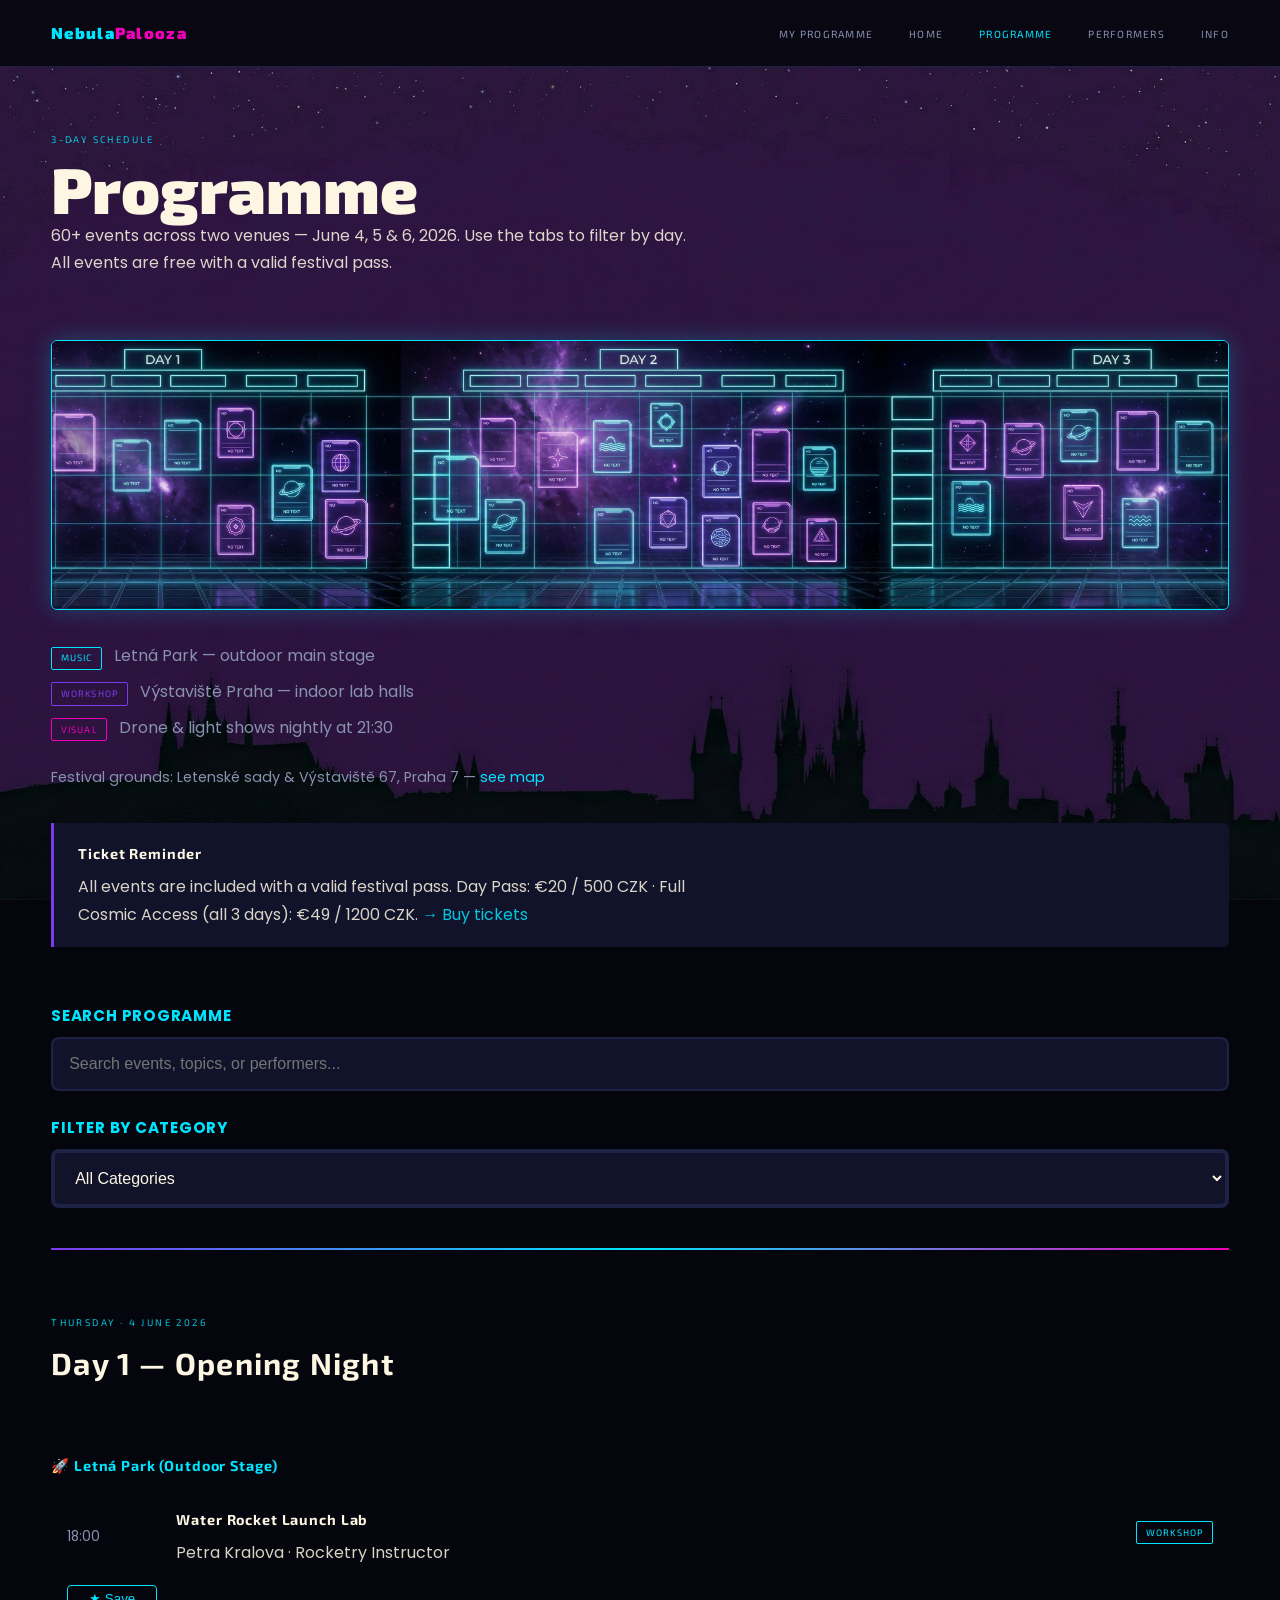
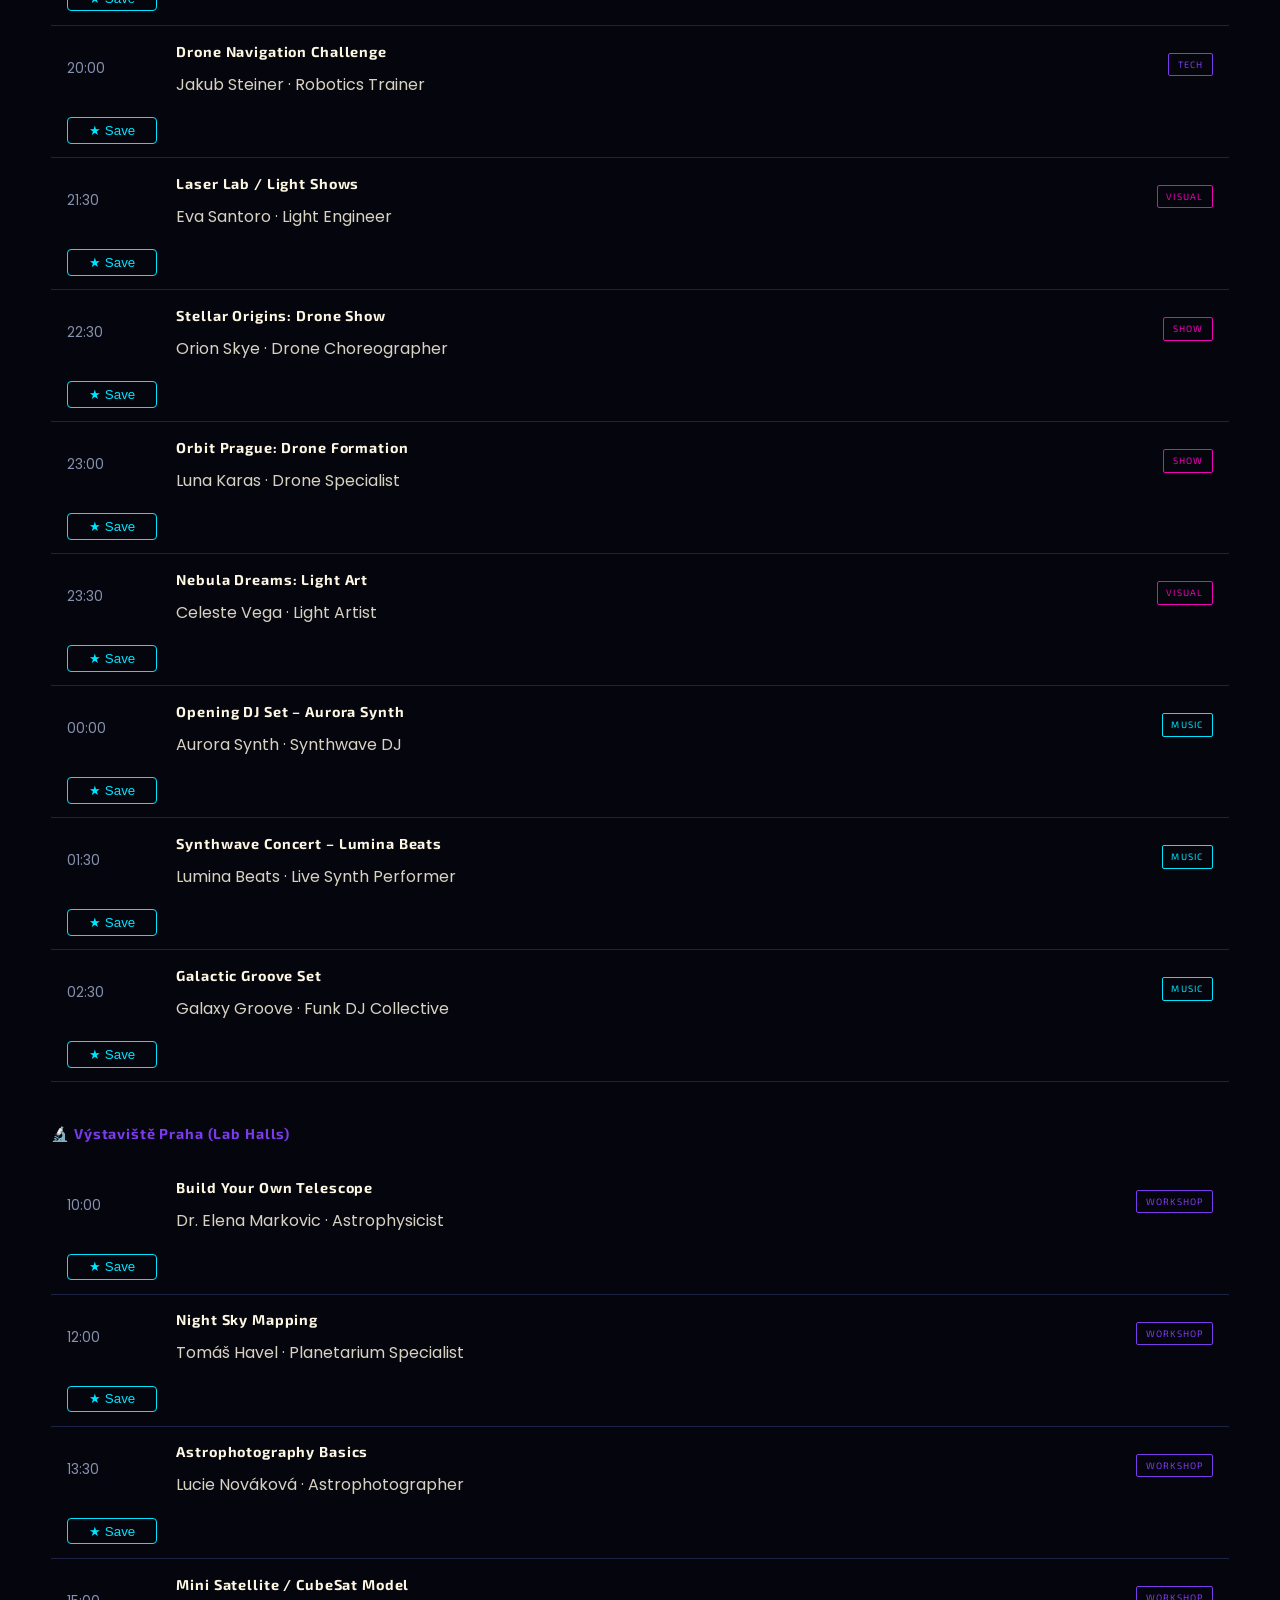
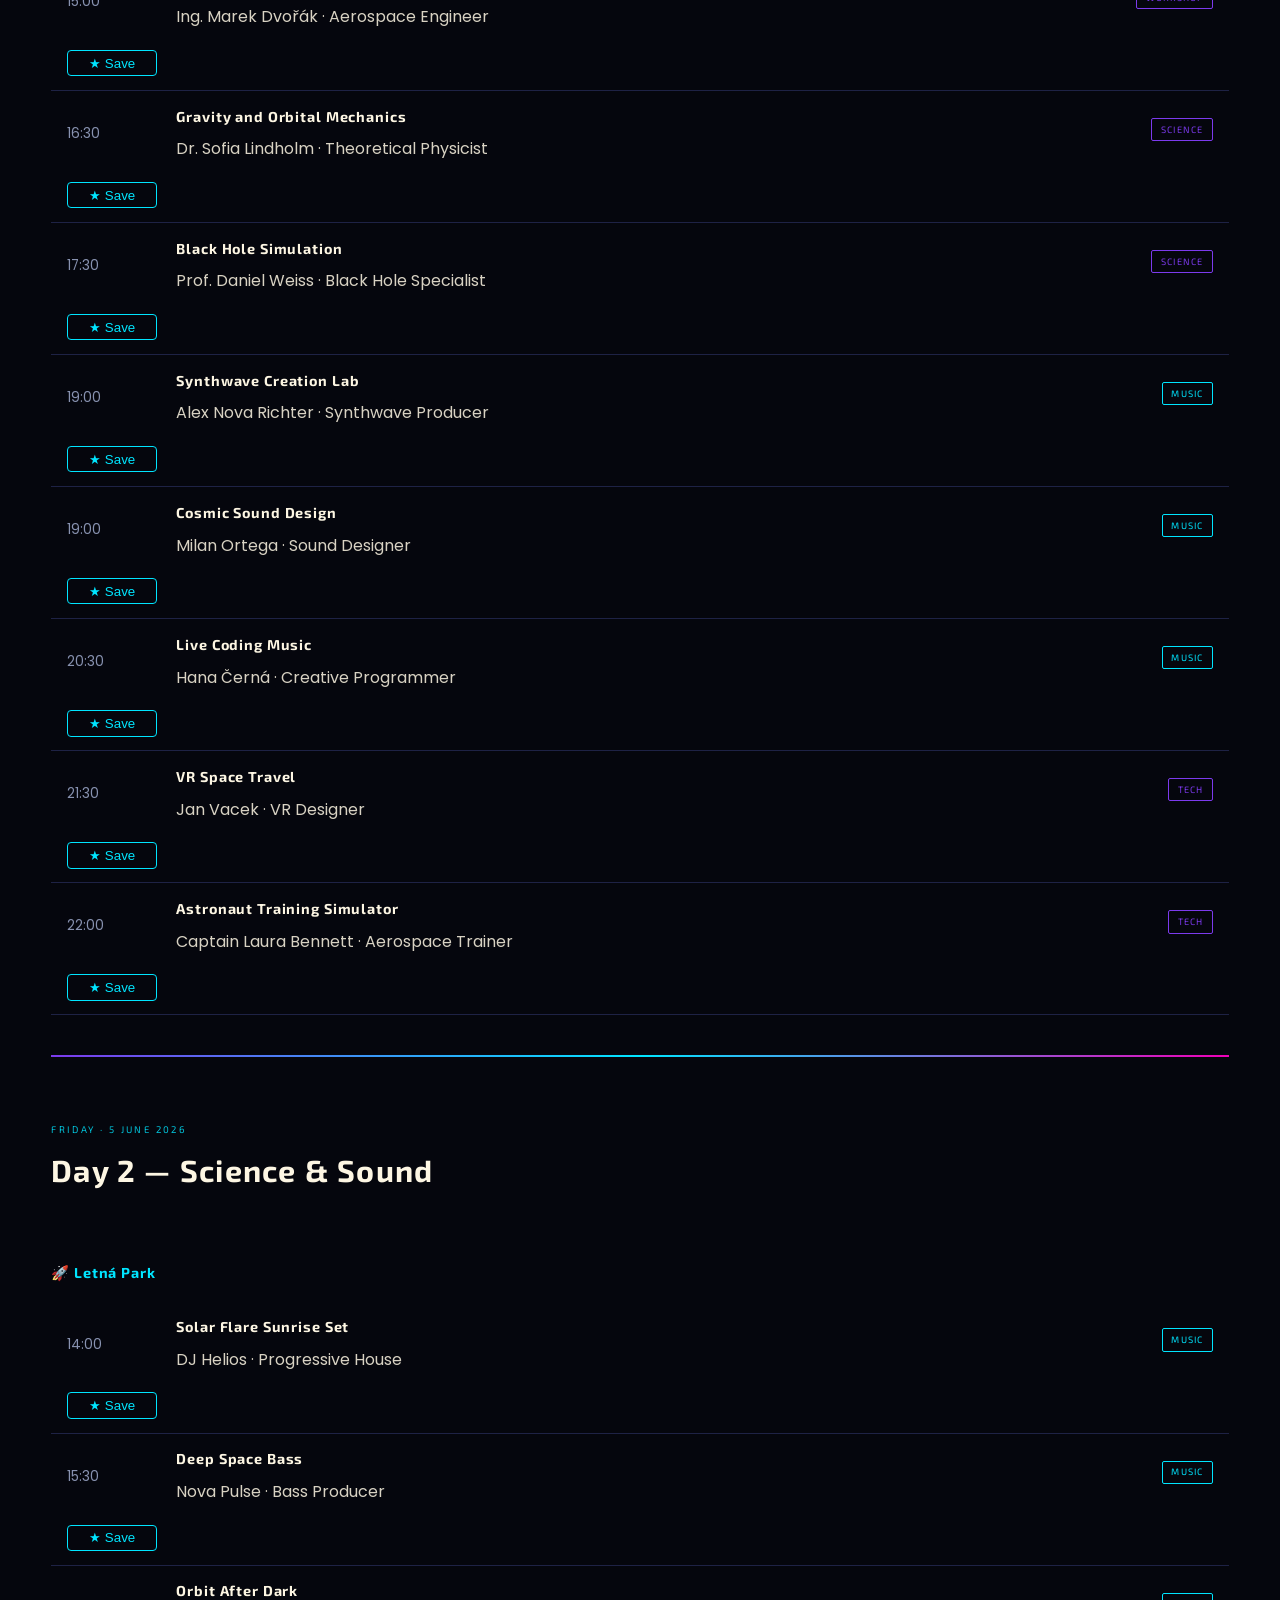
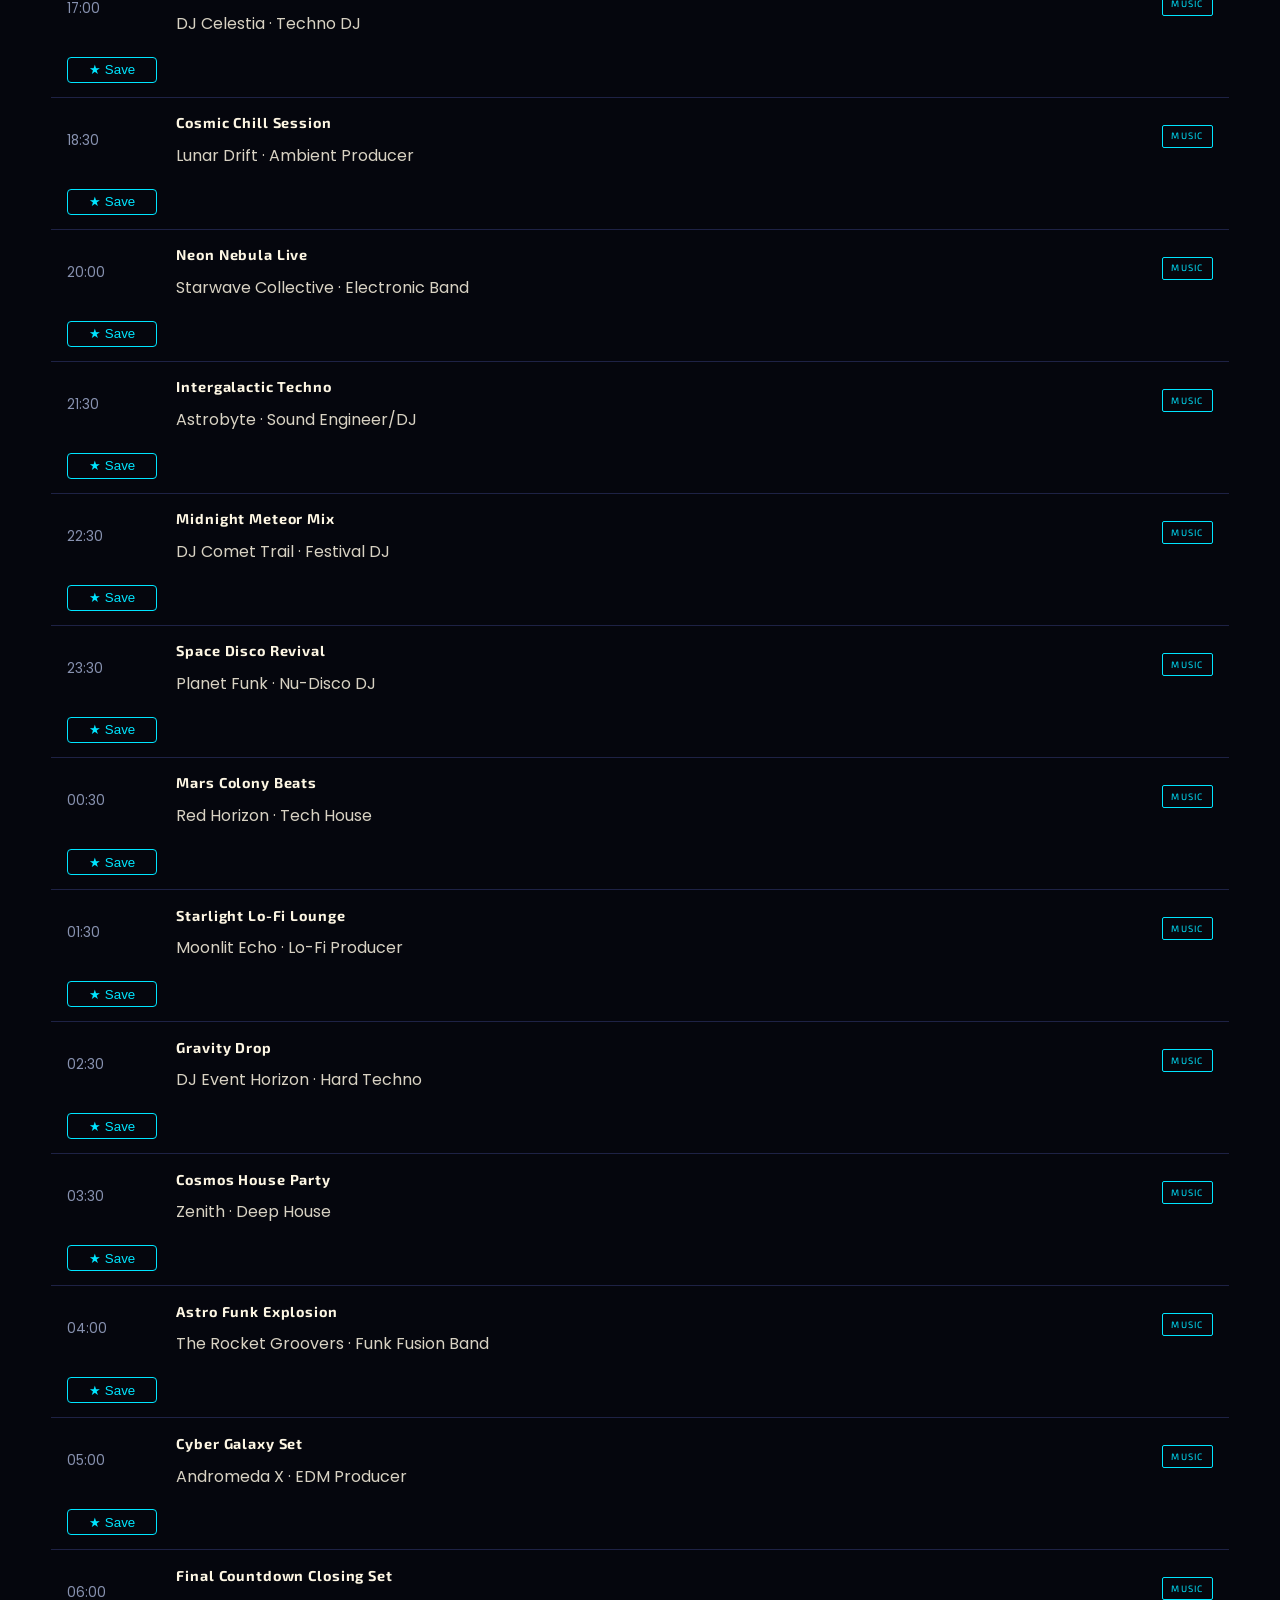
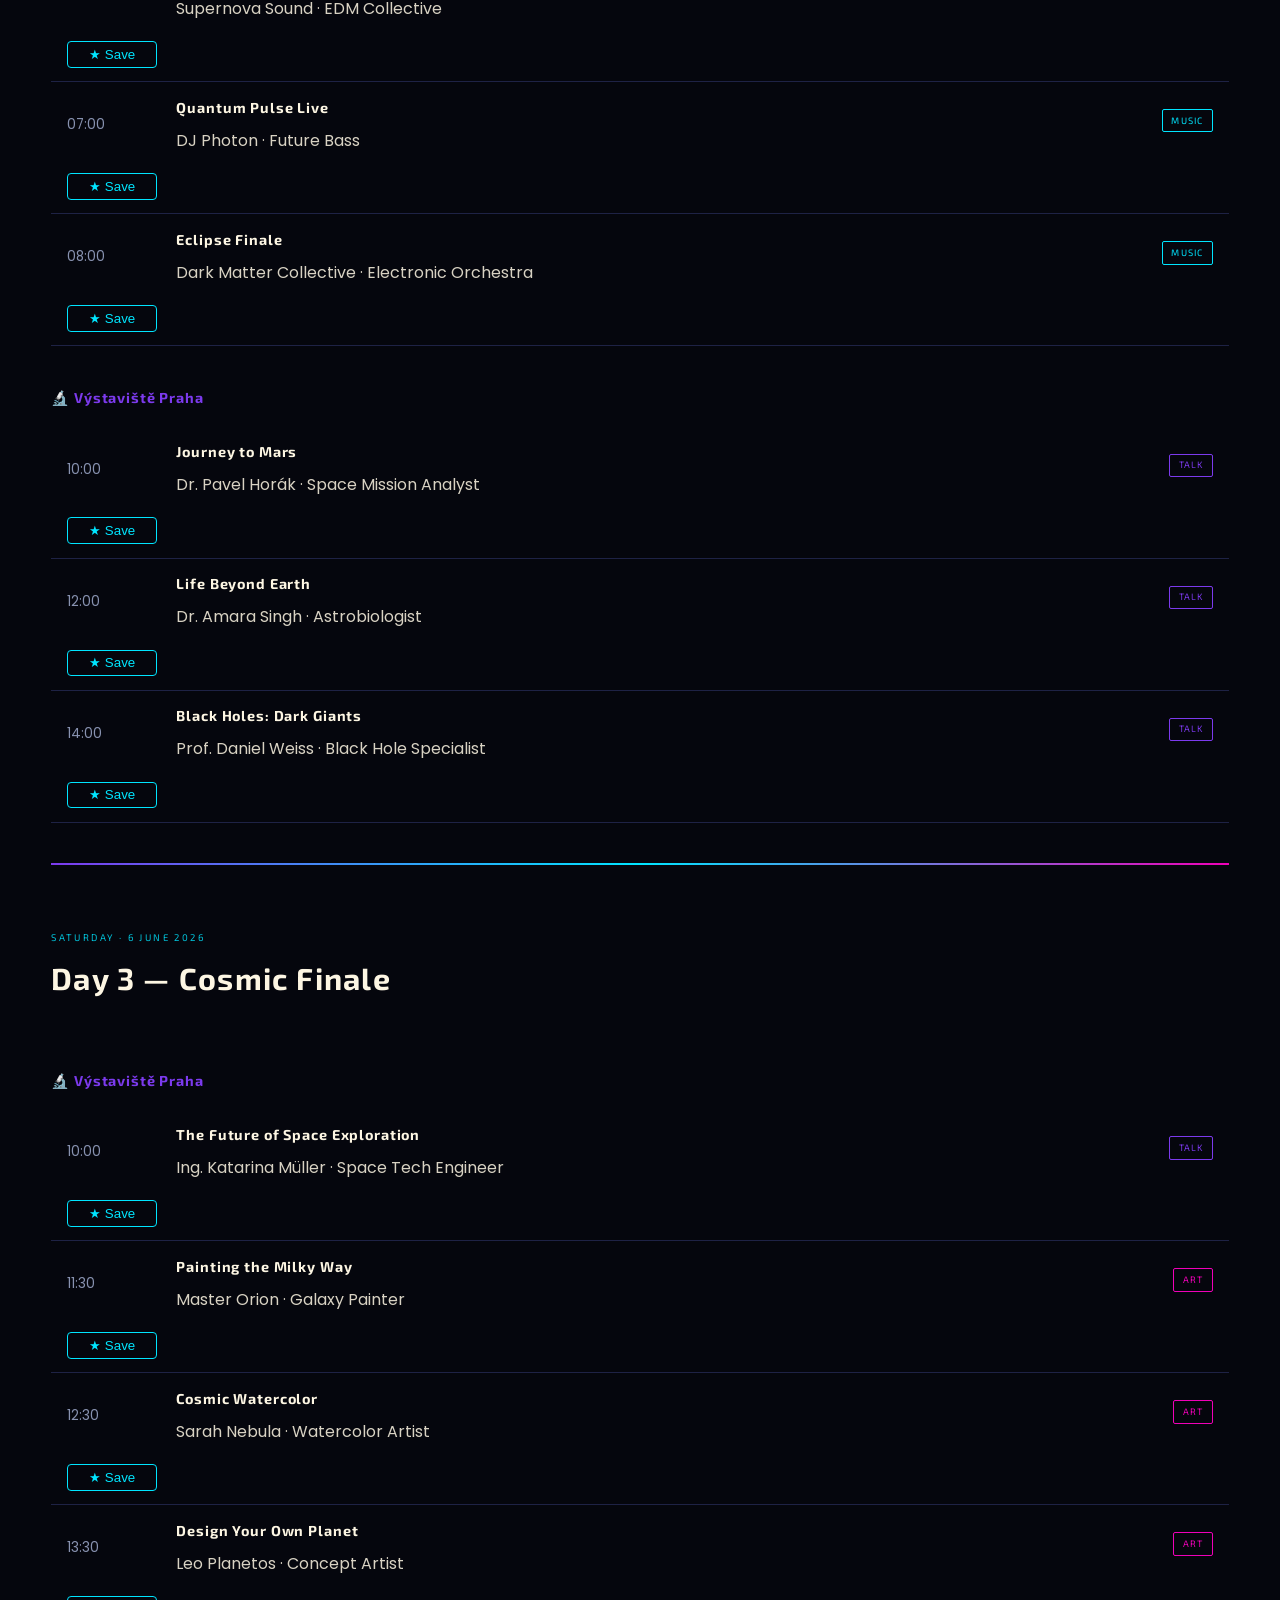
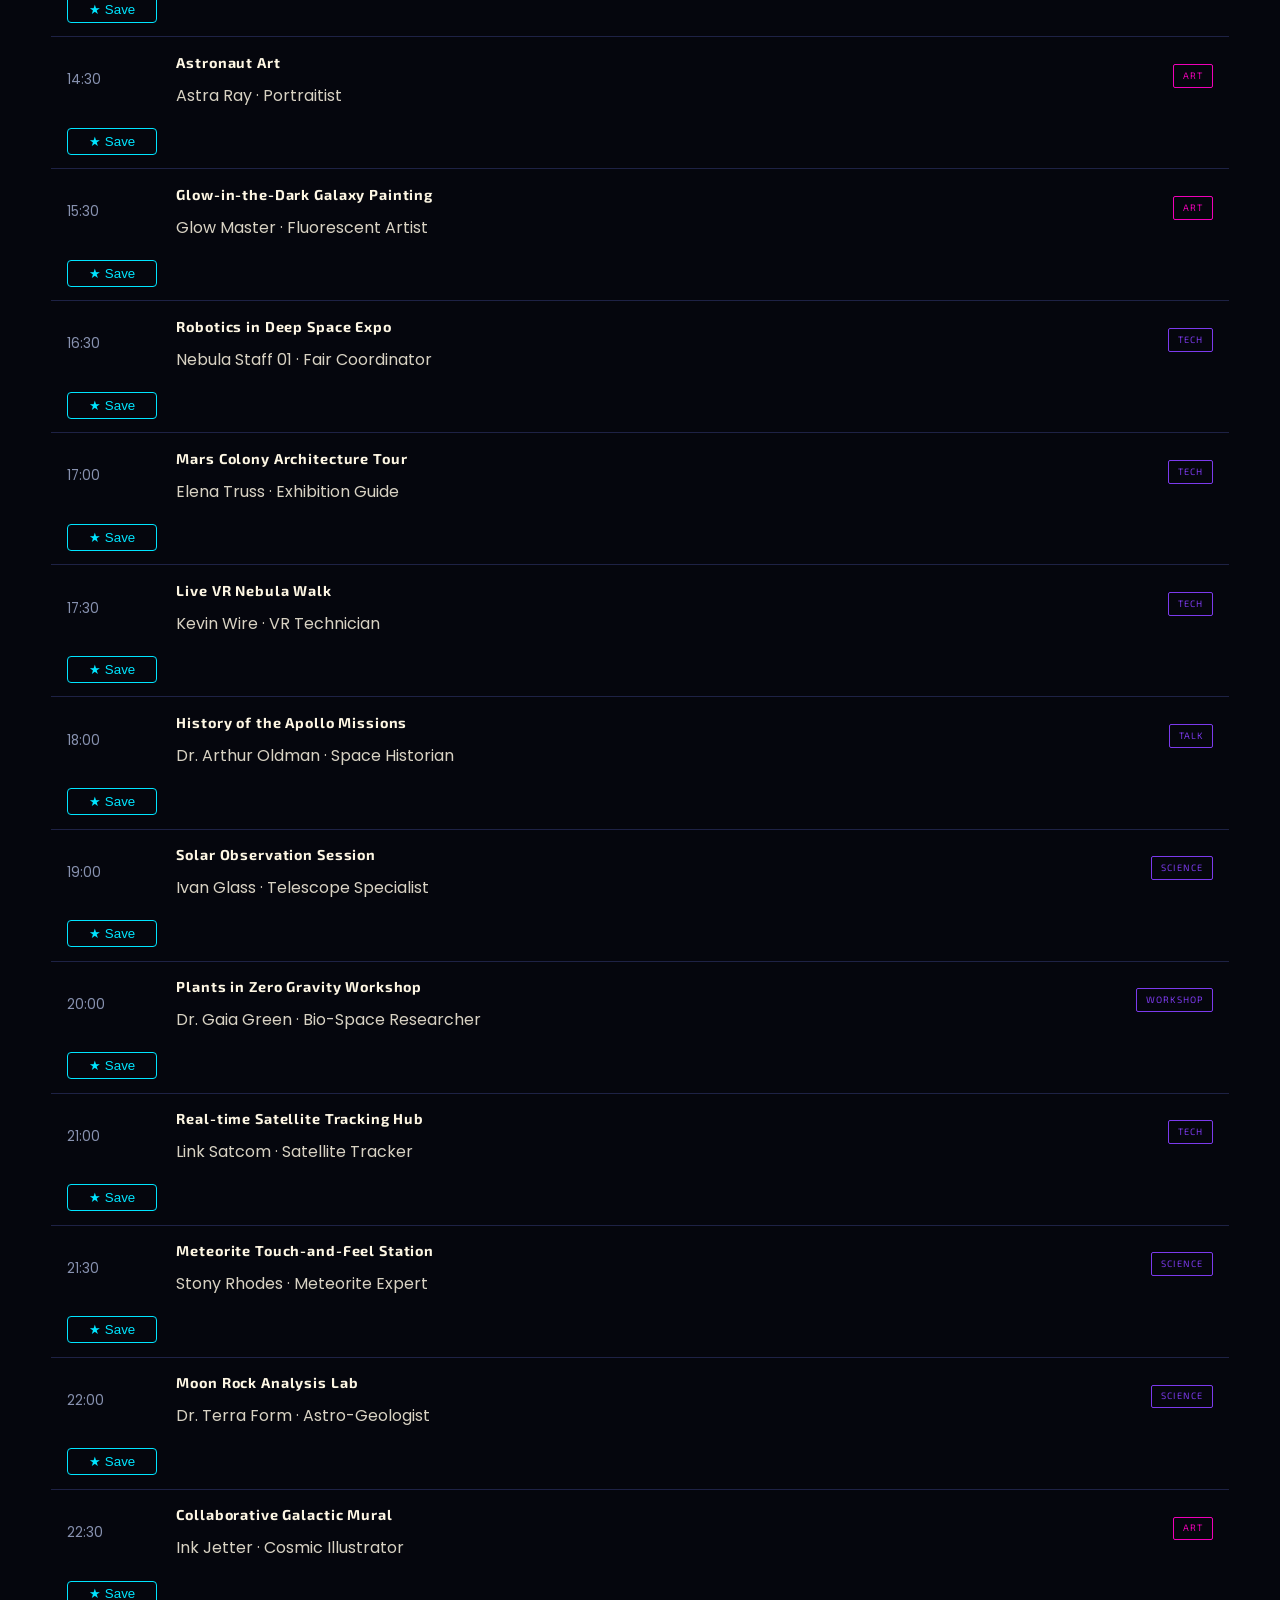
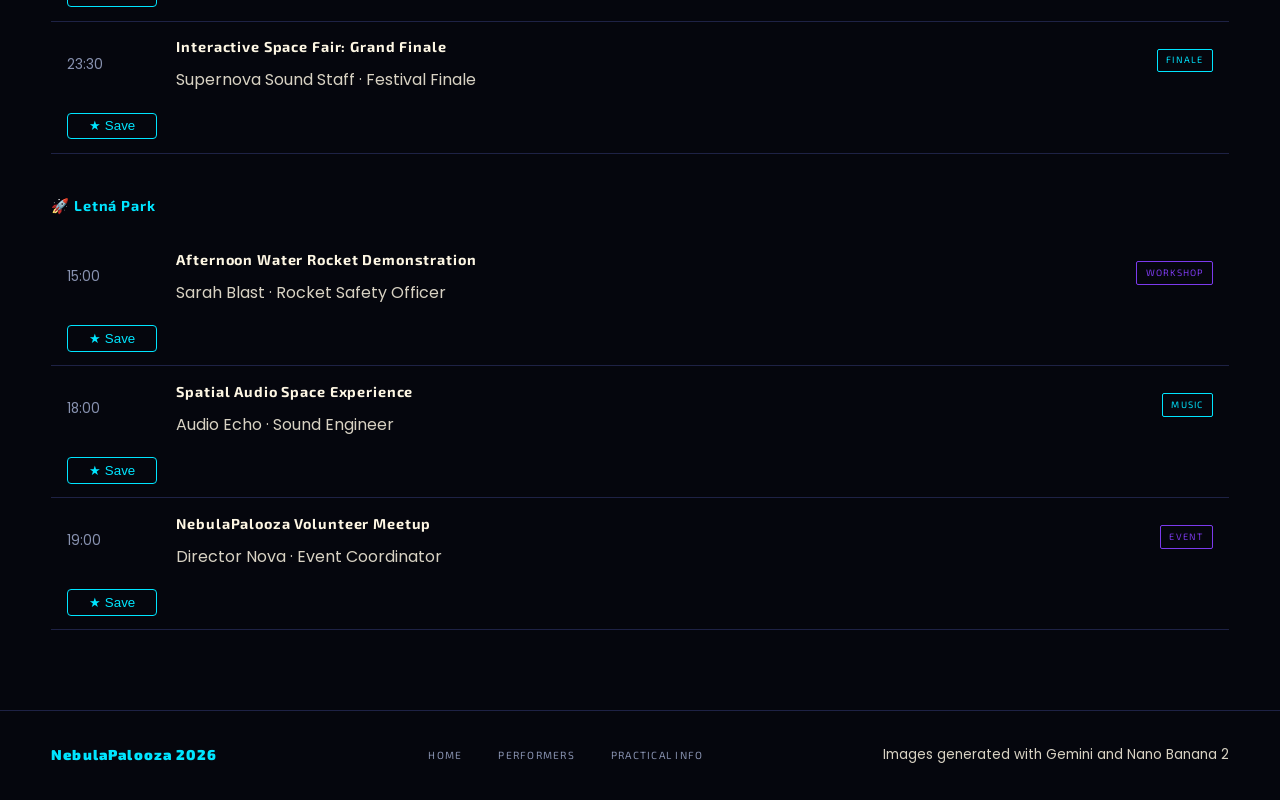
==== web/programme.html @ 49fc740e "first commit" ====
<!doctype html>
<html lang="en">
  <head>
    <meta charset="UTF-8" />
    <meta name="viewport" content="width=device-width, initial-scale=1.0" />
    <title>Programme – NebulaPalooza 2026</title>
    <meta
      name="description"
      content="Full 3-day programme for NebulaPalooza 2026. Browse workshops, concerts, science talks, drone shows, and painting masterclasses at Letná Park and Výstaviště Praha."
    />

    <!-- Open Graph -->
    <meta property="og:title" content="Programme – NebulaPalooza 2026" />
    <meta
      property="og:description"
      content="60+ events over 3 days — filter by venue or day."
    />
    <meta
      property="og:image"
      content="https://picsum.photos/seed/prog2026/1200/630"
    />

    <!-- JSON-LD: Events sample -->
    <script type="application/ld+json">
      [
        {
          "@context": "https://schema.org",
          "@type": "Event",
          "name": "Opening DJ Set – Aurora Synth",
          "startDate": "2026-06-04",
          "location": {
            "@type": "Place",
            "name": "Letná Park",
            "address": "Prague, CZ"
          },
          "performer": { "@type": "Person", "name": "Aurora Synth" }
        },
        {
          "@context": "https://schema.org",
          "@type": "Event",
          "name": "Journey to Mars",
          "startDate": "2026-06-05",
          "location": {
            "@type": "Place",
            "name": "Výstaviště Praha",
            "address": "Prague, CZ"
          },
          "performer": { "@type": "Person", "name": "Dr. Pavel Horák" }
        }
      ]
    </script>

    <link rel="stylesheet" href="style.css" />
  </head>
  <body>
    <header>
      <div class="logo">Nebula<span>Palooza</span></div>
      <nav>
        <a href="custom_list.html">My Programme</a>
        <a href="index.html">Home</a>
        <a href="programme.html" class="active">Programme</a>
        <a href="performers.html">Performers</a>
        <a href="practical.html">Info</a>
      </nav>
    </header>

    <main>
      <section>
        <p class="label">3-Day Schedule</p>
        <h1>Programme</h1>
        <p>
          60+ events across two venues — June 4, 5 &amp; 6, 2026. Use the tabs
          to filter by day. All events are free with a valid festival pass.
        </p>
      </section>

      <section>
        <img
          src="images/events.png"
          id="events"
          alt="NebulaPalooza programme stage at Letná Park"
        />
        <ul style="margin-bottom: 1rem; color: var(--muted)">
          <li>
            <span class="tag tag-cyan" style="margin-right: 0.5rem">Music</span>
            Letná Park — outdoor main stage
          </li>
          <li>
            <span class="tag" style="margin-right: 0.5rem">Workshop</span>
            Výstaviště Praha — indoor lab halls
          </li>
          <li>
            <span class="tag tag-pink" style="margin-right: 0.5rem"
              >Visual</span
            >
            Drone &amp; light shows nightly at 21:30
          </li>
        </ul>
        <address>
          Festival grounds: Letenské sady &amp; Výstaviště 67, Praha 7 —
          <a href="practical.html#venues">see map</a>
        </address>

        <aside>
          <h3>Ticket Reminder</h3>
          <p>All events are included with a valid festival pass. Day Pass: €20 / 500 CZK · Full Cosmic Access (all 3 days): €49 / 1200 CZK. <a href="practical.html#tickets">→ Buy tickets</a></p>
        </aside>
      </section>

      <!-- Add filter controls above your schedule -->
       <!-- Interactive Filter & Search Bar -->
<div class="filter-bar" style="margin: 3.5rem 0 2.5rem 0; display: flex; flex-direction: column; gap: 1.5rem;">
  
  <!-- Search Input Container -->
  <div style="display: flex; flex-direction: column; gap: 0.5rem;">
    <label for="search-events" style="font-size: 0.95rem; color: var(--cyan); font-weight: bold; letter-spacing: 0.05em;">SEARCH PROGRAMME</label>
    <input 
      type="text" 
      id="search-events" 
      placeholder="Search events, topics, or performers..." 
      style="padding: 1rem; font-size: 1rem; background: var(--panel); border: 2px solid var(--border); color: var(--white); border-radius: 8px; width: 100%; box-sizing: border-box;"
    />
  </div>

  <!-- Category Dropdown Container -->
  <div style="display: flex; flex-direction: column; gap: 0.5rem;">
    <label for="filter-tag" style="font-size: 0.95rem; color: var(--cyan); font-weight: bold; letter-spacing: 0.05em;">FILTER BY CATEGORY</label>
    <select 
      id="filter-tag" 
      style="padding: 1rem 1rem; font-size: 1rem; background: var(--panel); border: 4px solid var(--border); color: var(--white); border-radius: 8px; width: 100%; cursor: pointer; box-sizing: border-box;"
    >
      <option value="">All Categories</option>
      <option value="Music">Music</option>
      <option value="Workshop">Workshop</option>
      <option value="Tech">Tech</option>
      <option value="Visual">Visual</option>
      <option value="Show">Show</option>
    </select>
  </div>

</div>

      <hr class="glow-line" />

      <!-- Day 1 -->
      <section id="day1">
        <p class="label">Thursday · 4 June 2026</p>
        <h2>Day 1 — Opening Night</h2>

        <section id="day1-letn">
          <h3 style="color: var(--cyan); margin-bottom: 1rem">
            🚀 Letná Park (Outdoor Stage)
          </h3>
          <article class="event-row">
            <time datetime="2026-06-04T18:00">18:00</time>
            <div>
              <h3>Water Rocket Launch Lab</h3>
              <p>Petra Kralova · Rocketry Instructor</p>
            </div>
            <span class="tag tag-cyan">Workshop</span>
            <button onclick="toggleFavourite(this)" style="background: transparent; border: 1px solid var(--cyan); color: var(--cyan); padding: 0.3rem 0.6rem; border-radius: 4px; cursor: pointer;">★ Save</button>
          </article>
          <article class="event-row">
            <time datetime="2026-06-04T20:00">20:00</time>
            <div>
              <h3>Drone Navigation Challenge</h3>
              <p>Jakub Steiner · Robotics Trainer</p>
            </div>
            <span class="tag">Tech</span>
            <button onclick="toggleFavourite(this)" style="background: transparent; border: 1px solid var(--cyan); color: var(--cyan); padding: 0.3rem 0.6rem; border-radius: 4px; cursor: pointer;">★ Save</button>
          </article>
          <article class="event-row">
            <time datetime="2026-06-04T21:30">21:30</time>
            <div>
              <h3>Laser Lab / Light Shows</h3>
              <p>Eva Santoro · Light Engineer</p>
            </div>
            <span class="tag tag-pink">Visual</span>
            <button onclick="toggleFavourite(this)" style="background: transparent; border: 1px solid var(--cyan); color: var(--cyan); padding: 0.3rem 0.6rem; border-radius: 4px; cursor: pointer;">★ Save</button>
          </article>
          <article class="event-row">
            <time datetime="2026-06-04T22:30">22:30</time>
            <div>
              <h3>Stellar Origins: Drone Show</h3>
              <p>Orion Skye · Drone Choreographer</p>
            </div>
            <span class="tag tag-pink">Show</span>
            <button onclick="toggleFavourite(this)" style="background: transparent; border: 1px solid var(--cyan); color: var(--cyan); padding: 0.3rem 0.6rem; border-radius: 4px; cursor: pointer;">★ Save</button>
          </article>
          <article class="event-row">
            <time datetime="2026-06-04T23:00">23:00</time>
            <div>
              <h3>Orbit Prague: Drone Formation</h3>
              <p>Luna Karas · Drone Specialist</p>
            </div>
            <span class="tag tag-pink">Show</span>
            <button onclick="toggleFavourite(this)" style="background: transparent; border: 1px solid var(--cyan); color: var(--cyan); padding: 0.3rem 0.6rem; border-radius: 4px; cursor: pointer;">★ Save</button>
          </article>
          <article class="event-row">
            <time datetime="2026-06-04T23:30">23:30</time>
            <div>
              <h3>Nebula Dreams: Light Art</h3>
              <p>Celeste Vega · Light Artist</p>
            </div>
            <span class="tag tag-pink">Visual</span>
            <button onclick="toggleFavourite(this)" style="background: transparent; border: 1px solid var(--cyan); color: var(--cyan); padding: 0.3rem 0.6rem; border-radius: 4px; cursor: pointer;">★ Save</button>
          </article>
          <article class="event-row">
            <time datetime="2026-06-05T00:00">00:00</time>
            <div>
              <h3>Opening DJ Set – Aurora Synth</h3>
              <p>Aurora Synth · Synthwave DJ</p>
            </div>
            <span class="tag tag-cyan">Music</span>
            <button onclick="toggleFavourite(this)" style="background: transparent; border: 1px solid var(--cyan); color: var(--cyan); padding: 0.3rem 0.6rem; border-radius: 4px; cursor: pointer;">★ Save</button>
          </article>
          <article class="event-row">
            <time datetime="2026-06-05T01:30">01:30</time>
            <div>
              <h3>Synthwave Concert – Lumina Beats</h3>
              <p>Lumina Beats · Live Synth Performer</p>
            </div>
            <span class="tag tag-cyan">Music</span>
            <button onclick="toggleFavourite(this)" style="background: transparent; border: 1px solid var(--cyan); color: var(--cyan); padding: 0.3rem 0.6rem; border-radius: 4px; cursor: pointer;">★ Save</button>
          </article>
          <article class="event-row">
            <time datetime="2026-06-05T02:30">02:30</time>
            <div>
              <h3>Galactic Groove Set</h3>
              <p>Galaxy Groove · Funk DJ Collective</p>
            </div>
            <span class="tag tag-cyan">Music</span>
            <button onclick="toggleFavourite(this)" style="background: transparent; border: 1px solid var(--cyan); color: var(--cyan); padding: 0.3rem 0.6rem; border-radius: 4px; cursor: pointer;">★ Save</button>
          </article>
        </section>

        <section id="day1-vyst" style="margin-top: 2.5rem">
          <h3 style="color: var(--violet); margin-bottom: 1rem">
            🔬 Výstaviště Praha (Lab Halls)
          </h3>
          <article class="event-row">
            <time datetime="2026-06-04T10:00">10:00</time>
            <div>
              <h3>Build Your Own Telescope</h3>
              <p>Dr. Elena Markovic · Astrophysicist</p>
            </div>
            <span class="tag">Workshop</span>
            <button onclick="toggleFavourite(this)" style="background: transparent; border: 1px solid var(--cyan); color: var(--cyan); padding: 0.3rem 0.6rem; border-radius: 4px; cursor: pointer;">★ Save</button>
          </article>
          <article class="event-row">
            <time datetime="2026-06-04T12:00">12:00</time>
            <div>
              <h3>Night Sky Mapping</h3>
              <p>Tomáš Havel · Planetarium Specialist</p>
            </div>
            <span class="tag">Workshop</span>
            <button onclick="toggleFavourite(this)" style="background: transparent; border: 1px solid var(--cyan); color: var(--cyan); padding: 0.3rem 0.6rem; border-radius: 4px; cursor: pointer;">★ Save</button>
          </article>
          <article class="event-row">
            <time datetime="2026-06-04T13:30">13:30</time>
            <div>
              <h3>Astrophotography Basics</h3>
              <p>Lucie Nováková · Astrophotographer</p>
            </div>
            <span class="tag">Workshop</span>
            <button onclick="toggleFavourite(this)" style="background: transparent; border: 1px solid var(--cyan); color: var(--cyan); padding: 0.3rem 0.6rem; border-radius: 4px; cursor: pointer;">★ Save</button>
          </article>
          <article class="event-row">
            <time datetime="2026-06-04T15:00">15:00</time>
            <div>
              <h3>Mini Satellite / CubeSat Model</h3>
              <p>Ing. Marek Dvořák · Aerospace Engineer</p>
            </div>
            <span class="tag">Workshop</span>
            <button onclick="toggleFavourite(this)" style="background: transparent; border: 1px solid var(--cyan); color: var(--cyan); padding: 0.3rem 0.6rem; border-radius: 4px; cursor: pointer;">★ Save</button>
          </article>
          <article class="event-row">
            <time datetime="2026-06-04T16:30">16:30</time>
            <div>
              <h3>Gravity and Orbital Mechanics</h3>
              <p>Dr. Sofia Lindholm · Theoretical Physicist</p>
            </div>
            <span class="tag">Science</span>
            <button onclick="toggleFavourite(this)" style="background: transparent; border: 1px solid var(--cyan); color: var(--cyan); padding: 0.3rem 0.6rem; border-radius: 4px; cursor: pointer;">★ Save</button>
          </article>
          <article class="event-row">
            <time datetime="2026-06-04T17:30">17:30</time>
            <div>
              <h3>Black Hole Simulation</h3>
              <p>Prof. Daniel Weiss · Black Hole Specialist</p>
            </div>
            <span class="tag">Science</span>
            <button onclick="toggleFavourite(this)" style="background: transparent; border: 1px solid var(--cyan); color: var(--cyan); padding: 0.3rem 0.6rem; border-radius: 4px; cursor: pointer;">★ Save</button>
          </article>
          <article class="event-row">
            <time datetime="2026-06-04T19:00">19:00</time>
            <div>
              <h3>Synthwave Creation Lab</h3>
              <p>Alex Nova Richter · Synthwave Producer</p>
            </div>
            <span class="tag tag-cyan">Music</span>
            <button onclick="toggleFavourite(this)" style="background: transparent; border: 1px solid var(--cyan); color: var(--cyan); padding: 0.3rem 0.6rem; border-radius: 4px; cursor: pointer;">★ Save</button>
          </article>
          <article class="event-row">
            <time datetime="2026-06-04T19:00">19:00</time>
            <div>
              <h3>Cosmic Sound Design</h3>
              <p>Milan Ortega · Sound Designer</p>
            </div>
            <span class="tag tag-cyan">Music</span>
            <button onclick="toggleFavourite(this)" style="background: transparent; border: 1px solid var(--cyan); color: var(--cyan); padding: 0.3rem 0.6rem; border-radius: 4px; cursor: pointer;">★ Save</button>
          </article>
          <article class="event-row">
            <time datetime="2026-06-04T20:30">20:30</time>
            <div>
              <h3>Live Coding Music</h3>
              <p>Hana Černá · Creative Programmer</p>
            </div>
            <span class="tag tag-cyan">Music</span>
            <button onclick="toggleFavourite(this)" style="background: transparent; border: 1px solid var(--cyan); color: var(--cyan); padding: 0.3rem 0.6rem; border-radius: 4px; cursor: pointer;">★ Save</button>
          </article>
          <article class="event-row">
            <time datetime="2026-06-04T21:30">21:30</time>
            <div>
              <h3>VR Space Travel</h3>
              <p>Jan Vacek · VR Designer</p>
            </div>
            <span class="tag">Tech</span>
            <button onclick="toggleFavourite(this)" style="background: transparent; border: 1px solid var(--cyan); color: var(--cyan); padding: 0.3rem 0.6rem; border-radius: 4px; cursor: pointer;">★ Save</button>
          </article>
          <article class="event-row">
            <time datetime="2026-06-04T22:00">22:00</time>
            <div>
              <h3>Astronaut Training Simulator</h3>
              <p>Captain Laura Bennett · Aerospace Trainer</p>
            </div>
            <span class="tag">Tech</span>
            <button onclick="toggleFavourite(this)" style="background: transparent; border: 1px solid var(--cyan); color: var(--cyan); padding: 0.3rem 0.6rem; border-radius: 4px; cursor: pointer;">★ Save</button>
          </article>
        </section>
      </section>

      <hr class="glow-line" />

      <!-- Day 2 -->
      <section id="day2">
        <p class="label">Friday · 5 June 2026</p>
        <h2>Day 2 — Science &amp; Sound</h2>

        <section id="day2-letn">
          <h3 style="color: var(--cyan); margin-bottom: 1rem">🚀 Letná Park</h3>
          <article class="event-row">
            <time datetime="2026-06-05T14:00">14:00</time>
            <div>
              <h3>Solar Flare Sunrise Set</h3>
              <p>DJ Helios · Progressive House</p>
            </div>
            <span class="tag tag-cyan">Music</span>
            <button onclick="toggleFavourite(this)" style="background: transparent; border: 1px solid var(--cyan); color: var(--cyan); padding: 0.3rem 0.6rem; border-radius: 4px; cursor: pointer;">★ Save</button>
          </article>
          <article class="event-row">
            <time datetime="2026-06-05T15:30">15:30</time>
            <div>
              <h3>Deep Space Bass</h3>
              <p>Nova Pulse · Bass Producer</p>
            </div>
            <span class="tag tag-cyan">Music</span>
            <button onclick="toggleFavourite(this)" style="background: transparent; border: 1px solid var(--cyan); color: var(--cyan); padding: 0.3rem 0.6rem; border-radius: 4px; cursor: pointer;">★ Save</button>
          </article>
          <article class="event-row">
            <time datetime="2026-06-05T17:00">17:00</time>
            <div>
              <h3>Orbit After Dark</h3>
              <p>DJ Celestia · Techno DJ</p>
            </div>
            <span class="tag tag-cyan">Music</span>
            <button onclick="toggleFavourite(this)" style="background: transparent; border: 1px solid var(--cyan); color: var(--cyan); padding: 0.3rem 0.6rem; border-radius: 4px; cursor: pointer;">★ Save</button>
          </article>
          <article class="event-row">
            <time datetime="2026-06-05T18:30">18:30</time>
            <div>
              <h3>Cosmic Chill Session</h3>
              <p>Lunar Drift · Ambient Producer</p>
            </div>
            <span class="tag tag-cyan">Music</span>
            <button onclick="toggleFavourite(this)" style="background: transparent; border: 1px solid var(--cyan); color: var(--cyan); padding: 0.3rem 0.6rem; border-radius: 4px; cursor: pointer;">★ Save</button>
          </article>
          <article class="event-row">
            <time datetime="2026-06-05T20:00">20:00</time>
            <div>
              <h3>Neon Nebula Live</h3>
              <p>Starwave Collective · Electronic Band</p>
            </div>
            <span class="tag tag-cyan">Music</span>
            <button onclick="toggleFavourite(this)" style="background: transparent; border: 1px solid var(--cyan); color: var(--cyan); padding: 0.3rem 0.6rem; border-radius: 4px; cursor: pointer;">★ Save</button>
          </article>
          <article class="event-row">
            <time datetime="2026-06-05T21:30">21:30</time>
            <div>
              <h3>Intergalactic Techno</h3>
              <p>Astrobyte · Sound Engineer/DJ</p>
            </div>
            <span class="tag tag-cyan">Music</span>
            <button onclick="toggleFavourite(this)" style="background: transparent; border: 1px solid var(--cyan); color: var(--cyan); padding: 0.3rem 0.6rem; border-radius: 4px; cursor: pointer;">★ Save</button>
          </article>
          <article class="event-row">
            <time datetime="2026-06-05T22:30">22:30</time>
            <div>
              <h3>Midnight Meteor Mix</h3>
              <p>DJ Comet Trail · Festival DJ</p>
            </div>
            <span class="tag tag-cyan">Music</span>
            <button onclick="toggleFavourite(this)" style="background: transparent; border: 1px solid var(--cyan); color: var(--cyan); padding: 0.3rem 0.6rem; border-radius: 4px; cursor: pointer;">★ Save</button>
          </article>
          <article class="event-row">
            <time datetime="2026-06-05T23:30">23:30</time>
            <div>
              <h3>Space Disco Revival</h3>
              <p>Planet Funk · Nu-Disco DJ</p>
            </div>
            <span class="tag tag-cyan">Music</span>
            <button onclick="toggleFavourite(this)" style="background: transparent; border: 1px solid var(--cyan); color: var(--cyan); padding: 0.3rem 0.6rem; border-radius: 4px; cursor: pointer;">★ Save</button>
          </article>
          <article class="event-row">
            <time datetime="2026-06-06T00:30">00:30</time>
            <div>
              <h3>Mars Colony Beats</h3>
              <p>Red Horizon · Tech House</p>
            </div>
            <span class="tag tag-cyan">Music</span>
            <button onclick="toggleFavourite(this)" style="background: transparent; border: 1px solid var(--cyan); color: var(--cyan); padding: 0.3rem 0.6rem; border-radius: 4px; cursor: pointer;">★ Save</button>
          </article>
          <article class="event-row">
            <time datetime="2026-06-06T01:30">01:30</time>
            <div>
              <h3>Starlight Lo-Fi Lounge</h3>
              <p>Moonlit Echo · Lo-Fi Producer</p>
            </div>
            <span class="tag tag-cyan">Music</span>
            <button onclick="toggleFavourite(this)" style="background: transparent; border: 1px solid var(--cyan); color: var(--cyan); padding: 0.3rem 0.6rem; border-radius: 4px; cursor: pointer;">★ Save</button>
          </article>
          <article class="event-row">
            <time datetime="2026-06-06T02:30">02:30</time>
            <div>
              <h3>Gravity Drop</h3>
              <p>DJ Event Horizon · Hard Techno</p>
            </div>
            <span class="tag tag-cyan">Music</span>
            <button onclick="toggleFavourite(this)" style="background: transparent; border: 1px solid var(--cyan); color: var(--cyan); padding: 0.3rem 0.6rem; border-radius: 4px; cursor: pointer;">★ Save</button>
          </article>
          <article class="event-row">
            <time datetime="2026-06-06T03:30">03:30</time>
            <div>
              <h3>Cosmos House Party</h3>
              <p>Zenith · Deep House</p>
            </div>
            <span class="tag tag-cyan">Music</span>
            <button onclick="toggleFavourite(this)" style="background: transparent; border: 1px solid var(--cyan); color: var(--cyan); padding: 0.3rem 0.6rem; border-radius: 4px; cursor: pointer;">★ Save</button>
          </article>
          <article class="event-row">
            <time datetime="2026-06-06T04:00">04:00</time>
            <div>
              <h3>Astro Funk Explosion</h3>
              <p>The Rocket Groovers · Funk Fusion Band</p>
            </div>
            <span class="tag tag-cyan">Music</span>
            <button onclick="toggleFavourite(this)" style="background: transparent; border: 1px solid var(--cyan); color: var(--cyan); padding: 0.3rem 0.6rem; border-radius: 4px; cursor: pointer;">★ Save</button>
          </article>
          <article class="event-row">
            <time datetime="2026-06-06T05:00">05:00</time>
            <div>
              <h3>Cyber Galaxy Set</h3>
              <p>Andromeda X · EDM Producer</p>
            </div>
            <span class="tag tag-cyan">Music</span>
            <button onclick="toggleFavourite(this)" style="background: transparent; border: 1px solid var(--cyan); color: var(--cyan); padding: 0.3rem 0.6rem; border-radius: 4px; cursor: pointer;">★ Save</button>
          </article>
          <article class="event-row">
            <time datetime="2026-06-06T06:00">06:00</time>
            <div>
              <h3>Final Countdown Closing Set</h3>
              <p>Supernova Sound · EDM Collective</p>
            </div>
            <span class="tag tag-cyan">Music</span>
            <button onclick="toggleFavourite(this)" style="background: transparent; border: 1px solid var(--cyan); color: var(--cyan); padding: 0.3rem 0.6rem; border-radius: 4px; cursor: pointer;">★ Save</button>
          </article>
          <article class="event-row">
            <time datetime="2026-06-06T07:00">07:00</time>
            <div>
              <h3>Quantum Pulse Live</h3>
              <p>DJ Photon · Future Bass</p>
            </div>
            <span class="tag tag-cyan">Music</span>
            <button onclick="toggleFavourite(this)" style="background: transparent; border: 1px solid var(--cyan); color: var(--cyan); padding: 0.3rem 0.6rem; border-radius: 4px; cursor: pointer;">★ Save</button>
          </article>
          <article class="event-row">
            <time datetime="2026-06-06T08:00">08:00</time>
            <div>
              <h3>Eclipse Finale</h3>
              <p>Dark Matter Collective · Electronic Orchestra</p>
            </div>
            <span class="tag tag-cyan">Music</span>
            <button onclick="toggleFavourite(this)" style="background: transparent; border: 1px solid var(--cyan); color: var(--cyan); padding: 0.3rem 0.6rem; border-radius: 4px; cursor: pointer;">★ Save</button>
          </article>
        </section>

        <section id="day2-vyst" style="margin-top: 2.5rem">
          <h3 style="color: var(--violet); margin-bottom: 1rem">
            🔬 Výstaviště Praha
          </h3>
          <article class="event-row">
            <time datetime="2026-06-05T10:00">10:00</time>
            <div>
              <h3>Journey to Mars</h3>
              <p>Dr. Pavel Horák · Space Mission Analyst</p>
            </div>
            <span class="tag">Talk</span>
            <button onclick="toggleFavourite(this)" style="background: transparent; border: 1px solid var(--cyan); color: var(--cyan); padding: 0.3rem 0.6rem; border-radius: 4px; cursor: pointer;">★ Save</button>
          </article>
          <article class="event-row">
            <time datetime="2026-06-05T12:00">12:00</time>
            <div>
              <h3>Life Beyond Earth</h3>
              <p>Dr. Amara Singh · Astrobiologist</p>
            </div>
            <span class="tag">Talk</span>
            <button onclick="toggleFavourite(this)" style="background: transparent; border: 1px solid var(--cyan); color: var(--cyan); padding: 0.3rem 0.6rem; border-radius: 4px; cursor: pointer;">★ Save</button>
          </article>
          <article class="event-row">
            <time datetime="2026-06-05T14:00">14:00</time>
            <div>
              <h3>Black Holes: Dark Giants</h3>
              <p>Prof. Daniel Weiss · Black Hole Specialist</p>
            </div>
            <span class="tag">Talk</span>
            <button onclick="toggleFavourite(this)" style="background: transparent; border: 1px solid var(--cyan); color: var(--cyan); padding: 0.3rem 0.6rem; border-radius: 4px; cursor: pointer;">★ Save</button>
          </article>
        </section>
      </section>

      <hr class="glow-line" />

      <!-- Day 3 -->
      <section id="day3">
        <p class="label">Saturday · 6 June 2026</p>
        <h2>Day 3 — Cosmic Finale</h2>
        <section id="day3-vyst">
          <h3 style="color: var(--violet); margin-bottom: 1rem">
            🔬 Výstaviště Praha
          </h3>
          <article class="event-row">
            <time datetime="2026-06-06T10:00">10:00</time>
            <div>
              <h3>The Future of Space Exploration</h3>
              <p>Ing. Katarina Müller · Space Tech Engineer</p>
            </div>
            <span class="tag">Talk</span>
            <button onclick="toggleFavourite(this)" style="background: transparent; border: 1px solid var(--cyan); color: var(--cyan); padding: 0.3rem 0.6rem; border-radius: 4px; cursor: pointer;">★ Save</button>
          </article>
          <article class="event-row">
            <time datetime="2026-06-06T11:30">11:30</time>
            <div>
              <h3>Painting the Milky Way</h3>
              <p>Master Orion · Galaxy Painter</p>
            </div>
            <span class="tag tag-pink">Art</span>
            <button onclick="toggleFavourite(this)" style="background: transparent; border: 1px solid var(--cyan); color: var(--cyan); padding: 0.3rem 0.6rem; border-radius: 4px; cursor: pointer;">★ Save</button>
          </article>
          <article class="event-row">
            <time datetime="2026-06-06T12:30">12:30</time>
            <div>
              <h3>Cosmic Watercolor</h3>
              <p>Sarah Nebula · Watercolor Artist</p>
            </div>
            <span class="tag tag-pink">Art</span>
            <button onclick="toggleFavourite(this)" style="background: transparent; border: 1px solid var(--cyan); color: var(--cyan); padding: 0.3rem 0.6rem; border-radius: 4px; cursor: pointer;">★ Save</button>
          </article>
          <article class="event-row">
            <time datetime="2026-06-06T13:30">13:30</time>
            <div>
              <h3>Design Your Own Planet</h3>
              <p>Leo Planetos · Concept Artist</p>
            </div>
            <span class="tag tag-pink">Art</span>
            <button onclick="toggleFavourite(this)" style="background: transparent; border: 1px solid var(--cyan); color: var(--cyan); padding: 0.3rem 0.6rem; border-radius: 4px; cursor: pointer;">★ Save</button>
          </article>
          <article class="event-row">
            <time datetime="2026-06-06T14:30">14:30</time>
            <div>
              <h3>Astronaut Art</h3>
              <p>Astra Ray · Portraitist</p>
            </div>
            <span class="tag tag-pink">Art</span>
            <button onclick="toggleFavourite(this)" style="background: transparent; border: 1px solid var(--cyan); color: var(--cyan); padding: 0.3rem 0.6rem; border-radius: 4px; cursor: pointer;">★ Save</button>
          </article>
          <article class="event-row">
            <time datetime="2026-06-06T15:30">15:30</time>
            <div>
              <h3>Glow-in-the-Dark Galaxy Painting</h3>
              <p>Glow Master · Fluorescent Artist</p>
            </div>
            <span class="tag tag-pink">Art</span>
            <button onclick="toggleFavourite(this)" style="background: transparent; border: 1px solid var(--cyan); color: var(--cyan); padding: 0.3rem 0.6rem; border-radius: 4px; cursor: pointer;">★ Save</button>
          </article>
          <article class="event-row">
            <time datetime="2026-06-06T16:30">16:30</time>
            <div>
              <h3>Robotics in Deep Space Expo</h3>
              <p>Nebula Staff 01 · Fair Coordinator</p>
            </div>
            <span class="tag">Tech</span>
            <button onclick="toggleFavourite(this)" style="background: transparent; border: 1px solid var(--cyan); color: var(--cyan); padding: 0.3rem 0.6rem; border-radius: 4px; cursor: pointer;">★ Save</button>
          </article>
          <article class="event-row">
            <time datetime="2026-06-06T17:00">17:00</time>
            <div>
              <h3>Mars Colony Architecture Tour</h3>
              <p>Elena Truss · Exhibition Guide</p>
            </div>
            <span class="tag">Tech</span>
            <button onclick="toggleFavourite(this)" style="background: transparent; border: 1px solid var(--cyan); color: var(--cyan); padding: 0.3rem 0.6rem; border-radius: 4px; cursor: pointer;">★ Save</button>
          </article>
          <article class="event-row">
            <time datetime="2026-06-06T17:30">17:30</time>
            <div>
              <h3>Live VR Nebula Walk</h3>
              <p>Kevin Wire · VR Technician</p>
            </div>
            <span class="tag">Tech</span>
            <button onclick="toggleFavourite(this)" style="background: transparent; border: 1px solid var(--cyan); color: var(--cyan); padding: 0.3rem 0.6rem; border-radius: 4px; cursor: pointer;">★ Save</button>
          </article>
          <article class="event-row">
            <time datetime="2026-06-06T18:00">18:00</time>
            <div>
              <h3>History of the Apollo Missions</h3>
              <p>Dr. Arthur Oldman · Space Historian</p>
            </div>
            <span class="tag">Talk</span>
            <button onclick="toggleFavourite(this)" style="background: transparent; border: 1px solid var(--cyan); color: var(--cyan); padding: 0.3rem 0.6rem; border-radius: 4px; cursor: pointer;">★ Save</button>
          </article>
          <article class="event-row">
            <time datetime="2026-06-06T19:00">19:00</time>
            <div>
              <h3>Solar Observation Session</h3>
              <p>Ivan Glass · Telescope Specialist</p>
            </div>
            <span class="tag">Science</span>
            <button onclick="toggleFavourite(this)" style="background: transparent; border: 1px solid var(--cyan); color: var(--cyan); padding: 0.3rem 0.6rem; border-radius: 4px; cursor: pointer;">★ Save</button>
          </article>
          <article class="event-row">
            <time datetime="2026-06-06T20:00">20:00</time>
            <div>
              <h3>Plants in Zero Gravity Workshop</h3>
              <p>Dr. Gaia Green · Bio-Space Researcher</p>
            </div>
            <span class="tag">Workshop</span>
            <button onclick="toggleFavourite(this)" style="background: transparent; border: 1px solid var(--cyan); color: var(--cyan); padding: 0.3rem 0.6rem; border-radius: 4px; cursor: pointer;">★ Save</button>
          </article>
          <article class="event-row">
            <time datetime="2026-06-06T21:00">21:00</time>
            <div>
              <h3>Real-time Satellite Tracking Hub</h3>
              <p>Link Satcom · Satellite Tracker</p>
            </div>
            <span class="tag">Tech</span>
            <button onclick="toggleFavourite(this)" style="background: transparent; border: 1px solid var(--cyan); color: var(--cyan); padding: 0.3rem 0.6rem; border-radius: 4px; cursor: pointer;">★ Save</button>
          </article>
          <article class="event-row">
            <time datetime="2026-06-06T21:30">21:30</time>
            <div>
              <h3>Meteorite Touch-and-Feel Station</h3>
              <p>Stony Rhodes · Meteorite Expert</p>
            </div>
            <span class="tag">Science</span>
            <button onclick="toggleFavourite(this)" style="background: transparent; border: 1px solid var(--cyan); color: var(--cyan); padding: 0.3rem 0.6rem; border-radius: 4px; cursor: pointer;">★ Save</button>
          </article>
          <article class="event-row">
            <time datetime="2026-06-06T22:00">22:00</time>
            <div>
              <h3>Moon Rock Analysis Lab</h3>
              <p>Dr. Terra Form · Astro-Geologist</p>
            </div>
            <span class="tag">Science</span>
            <button onclick="toggleFavourite(this)" style="background: transparent; border: 1px solid var(--cyan); color: var(--cyan); padding: 0.3rem 0.6rem; border-radius: 4px; cursor: pointer;">★ Save</button>
          </article>
          <article class="event-row">
            <time datetime="2026-06-06T22:30">22:30</time>
            <div>
              <h3>Collaborative Galactic Mural</h3>
              <p>Ink Jetter · Cosmic Illustrator</p>
            </div>
            <span class="tag tag-pink">Art</span>
            <button onclick="toggleFavourite(this)" style="background: transparent; border: 1px solid var(--cyan); color: var(--cyan); padding: 0.3rem 0.6rem; border-radius: 4px; cursor: pointer;">★ Save</button>
          </article>
          <article class="event-row">
            <time datetime="2026-06-06T23:30">23:30</time>
            <div>
              <h3>Interactive Space Fair: Grand Finale</h3>
              <p>Supernova Sound Staff · Festival Finale</p>
            </div>
            <span class="tag tag-cyan">Finale</span>
            <button onclick="toggleFavourite(this)" style="background: transparent; border: 1px solid var(--cyan); color: var(--cyan); padding: 0.3rem 0.6rem; border-radius: 4px; cursor: pointer;">★ Save</button>
          </article>
        </section>
        <section id="day3-letn" style="margin-top: 2.5rem">
          <h3 style="color: var(--cyan); margin-bottom: 1rem">🚀 Letná Park</h3>
          <article class="event-row">
            <time datetime="2026-06-06T15:00">15:00</time>
            <div>
              <h3>Afternoon Water Rocket Demonstration</h3>
              <p>Sarah Blast · Rocket Safety Officer</p>
            </div>
            <span class="tag">Workshop</span>
            <button onclick="toggleFavourite(this)" style="background: transparent; border: 1px solid var(--cyan); color: var(--cyan); padding: 0.3rem 0.6rem; border-radius: 4px; cursor: pointer;">★ Save</button>
          </article>
          <article class="event-row">
            <time datetime="2026-06-06T18:00">18:00</time>
            <div>
              <h3>Spatial Audio Space Experience</h3>
              <p>Audio Echo · Sound Engineer</p>
            </div>
            <span class="tag tag-cyan">Music</span>
            <button onclick="toggleFavourite(this)" style="background: transparent; border: 1px solid var(--cyan); color: var(--cyan); padding: 0.3rem 0.6rem; border-radius: 4px; cursor: pointer;">★ Save</button>
          </article>
          <article class="event-row">
            <time datetime="2026-06-06T19:00">19:00</time>
            <div>
              <h3>NebulaPalooza Volunteer Meetup</h3>
              <p>Director Nova · Event Coordinator</p>
            </div>
            <span class="tag">Event</span>
            <button onclick="toggleFavourite(this)" style="background: transparent; border: 1px solid var(--cyan); color: var(--cyan); padding: 0.3rem 0.6rem; border-radius: 4px; cursor: pointer;">★ Save</button>
          </article>
        </section>
      </section>
    </main>

    <footer>
      <div class="logo">NebulaPalooza 2026</div>
      <nav>
        <a href="index.html">Home</a>
        <a href="performers.html">Performers</a>
        <a href="practical.html">Practical Info</a>
      </nav>
      <p>Images generated with Gemini and Nano Banana 2</p>
    </footer>
<script>
  const searchInput = document.getElementById("search-events");
  const tagSelect = document.getElementById("filter-tag");
  const rows = document.querySelectorAll(".event-row");

  function filterProgramme() {
    const query = searchInput.value.trim().toLowerCase();
    const selectedTag = tagSelect.value.trim().toLowerCase();

    rows.forEach(row => {
      const rowText = row.innerText.toLowerCase();
      
      // Grab all tags inside this row
      const tagElements = row.querySelectorAll(".tag");
      let combinedTags = "";
      tagElements.forEach(el => {
        combinedTags += " " + el.innerText.toLowerCase();
      });

      // Check conditions
      const matchesQuery = query === "" || rowText.includes(query);
      const matchesTag = selectedTag === "" || combinedTags.includes(selectedTag);

      // Show or hide row based on whether it matches both search and tag
      if (matchesQuery && matchesTag) {
        row.style.display = "grid";
      } else {
        row.style.display = "none";
      }
    });
  }

  // 1. Filter live as you type in the search box
  searchInput.addEventListener("input", filterProgramme);

  // 2. Filter when pressing "Enter" in the search box
  searchInput.addEventListener("keydown", function(event) {
    if (event.key === "Enter") {
      event.preventDefault();
      filterProgramme();
    }
  });

  // 3. Filter immediately when changing any option in the dropdown menu
  tagSelect.addEventListener("change", function() {
    // If they picked a category, we clear the search box text so they don't block each other
    if (tagSelect.value !== "") {
      searchInput.value = "";
    }
    filterProgramme();
  });
</script>
<script>
  function toggleFavourite(button) {
    const row = button.closest(".event-row");
    const h3 = row.querySelector("h3");
    if (!h3) return;
    const eventTitle = h3.innerText.trim();
    
    let favourites = JSON.parse(localStorage.getItem("myFavourites")) || [];

    if (favourites.includes(eventTitle)) {
      favourites = favourites.filter(title => title !== eventTitle);
      button.innerText = "★ Save";
      button.style.background = "transparent";
      button.style.color = "var(--cyan)";
    } else {
      favourites.push(eventTitle);
      button.innerText = "✓ Saved";
      button.style.background = "var(--cyan)";
      button.style.color = "var(--black)";
    }

    localStorage.setItem("myFavourites", JSON.stringify(favourites));
  }

  window.addEventListener("DOMContentLoaded", function() {
    const favourites = JSON.parse(localStorage.getItem("myFavourites")) || [];
    document.querySelectorAll(".event-row").forEach(row => {
      const h3 = row.querySelector("h3");
      const btn = row.querySelector("button");
      if (h3 && btn) {
        const title = h3.innerText.trim();
        if (favourites.includes(title)) {
          btn.innerText = "✓ Saved";
          btn.style.background = "var(--cyan)";
          btn.style.color = "var(--black)";
        }
      }
    });
  });
</script>
  </body> 
</html>
---- web/style.css ----
/* NebulaPalooza 2026 — style.css */

/* --- 1. Imports --- */
@import url('https://fonts.googleapis.com/css2?family=Exo+2:wght@400;700;900&family=Poppins:wght@300;400;500&display=swap');

/* --- 2. Custom Properties --- */
:root {
  --black: #05060d;
  --panel: #10132a;
  --border: #1e2245;
  --cyan: #00e5ff;
  --violet: #7c3aed;
  --pink: #f000b8;
  --white: #fdf6e3;
  --muted: #8892b0;
  --fh: 'Exo 2', sans-serif;
  --fb: 'Poppins', sans-serif;
  --gap: 1.2rem;
  --section-gap: 4rem;
}

/* --- 3. Reset & Base --- */
*,
*::before,
*::after {
  box-sizing: border-box;
  margin: 0;
  padding: 0;
}

html {
  scroll-behavior: smooth;
}

body {
  background-image: url('images/background.png');
  background-size: cover;
  background-attachment: fixed;
  background-position: center top;
  background-color: var(--black);
  color: var(--white);
  font-family: var(--fb);
  font-size: 1rem;
  line-height: 1.7;
}

img {
  display: block;
  max-width: 100%;
  border-radius: 6px;
}

a {
  color: var(--cyan);
  text-decoration: none;
}

a:hover {
  text-decoration: underline;
}

ul,
ol {
  list-style: none;
}

/* --- 4. Typography --- */
h1,
h2,
h3 {
  font-family: var(--fh);
  font-weight: 700;
}

h1 {
  font-size: clamp(2rem, 5vw, 4.5rem);
  font-weight: 900;
  line-height: 1.05;
}

h2 {
  font-size: clamp(1.3rem, 3vw, 1.9rem);
  letter-spacing: 0.04em;
  margin-bottom: var(--gap);
}

h3 {
  font-size: 0.9rem;
  letter-spacing: 0.06em;
  margin-bottom: 0.4rem;
}

p {
  color: var(--white);
  max-width: 65ch;
  opacity: 0.85;
}

time {
  color: var(--muted);
  font-size: 0.85rem;
}

address {
  font-style: normal;
  color: var(--muted);
  font-size: 0.9rem;
  line-height: 1.8;
}

.label {
  font-family: var(--fh);
  font-size: 0.6rem;
  letter-spacing: 0.25em;
  text-transform: uppercase;
  color: var(--cyan);
  margin-bottom: 0.5rem;
}

/* --- 5. Header & Nav --- */
header {
  display: flex;
  align-items: center;
  justify-content: space-between;
  padding: 1.2rem 4vw;
  border-bottom: 1px solid var(--border);
  background: rgba(5, 6, 13, 0.88);
  backdrop-filter: blur(10px);
  position: sticky;
  top: 0;
  z-index: 100;
}

.logo {
  font-family: var(--fh);
  font-size: 1rem;
  font-weight: 900;
  letter-spacing: 0.08em;
  color: var(--cyan);
}

.logo span {
  color: var(--pink);
}

nav a {
  font-family: var(--fh);
  font-size: 0.65rem;
  letter-spacing: 0.12em;
  text-transform: uppercase;
  color: var(--muted);
  margin-left: 2rem;
  transition: color 0.2s;
}

nav a:hover,
nav a.active {
  color: var(--cyan);
  text-decoration: none;
}

/* --- 6. Layout --- */
main {
  padding: 0 4vw 5rem;
}

section {
  margin-top: var(--section-gap);
}

.grid-2,
.grid-3 {
  display: grid;
  grid-template-columns: repeat(auto-fill, minmax(400px, 1fr));
  gap: var(--gap);
}

.glow-line {
  height: 2px;
  background: linear-gradient(90deg, var(--violet), var(--cyan), var(--pink));
  border: none;
  margin: 2.5rem 0;
}

/* --- 7. Components --- */
.card {
  background: var(--panel);
  border: 1px solid var(--border);
  border-radius: 6px;
  padding: 1.4rem;
  transition: border-color 0.2s, transform 0.2s;
}

.card:hover {
  border-color: var(--cyan);
  transform: translateY(-3px);
}

.tag {
  display: inline-block;
  font-family: var(--fh);
  font-size: 0.58rem;
  letter-spacing: 0.12em;
  text-transform: uppercase;
  padding: 0.18rem 0.55rem;
  border-radius: 2px;
  border: 1px solid var(--violet);
  color: var(--violet);
  margin-bottom: 0.5rem;
}

.tag-cyan {
  border-color: var(--cyan);
  color: var(--cyan);
}

.tag-pink {
  border-color: var(--pink);
  color: var(--pink);
}

.btn {
  display: inline-block;
  font-family: var(--fh);
  font-size: 0.65rem;
  letter-spacing: 0.12em;
  text-transform: uppercase;
  padding: 0.75rem 1.6rem;
  border-radius: 6px;
  transition: opacity 0.2s, transform 0.2s;
}

.btn:hover {
  opacity: 0.85;
  transform: translateY(-2px);
  text-decoration: none;
}

.btn-primary {
  background: linear-gradient(135deg, var(--violet), var(--cyan));
  color: var(--black);
  font-weight: 700;
}

.btn-ghost {
  border: 1px solid var(--cyan);
  color: var(--cyan);
}

aside {
  background: var(--panel);
  border-left: 3px solid var(--violet);
  padding: 1.2rem 1.5rem;
  border-radius: 0 6px 6px 0;
  margin-top: 2rem;
}

/* --- 8. Hero --- */
.hero {
  min-height: 86vh;
  display: flex;
  flex-direction: column;
  justify-content: center;
  align-items: center;
  text-align: center;
  padding: var(--section-gap) 0;
}

.hero h1 {
  white-space: nowrap;
  margin-top: var(--section-gap);
  margin-bottom: var(--gap);
}

.hero h2 {
  margin-bottom: var(--section-gap);
}

.hero-content {
  display: flex;
  flex-direction: column;
  align-items: center;
  margin-bottom: var(--section-gap);
}

.hero-content > p {
  text-align: center;
  max-width: 55ch;
  margin-bottom: var(--section-gap);
}

.cta-row {
  display: flex;
  gap: var(--gap);
  flex-wrap: wrap;
  justify-content: center;
  margin-top: 2rem;
}

.countdown {
  display: flex;
  gap: 2rem;
  justify-content: center;
  margin: 2rem 0;
}

.countdown .num {
  display: block;
  font-family: var(--fh);
  font-size: 2.2rem;
  font-weight: 900;
  color: var(--cyan);
}

.countdown .lbl {
  font-size: 0.6rem;
  letter-spacing: 0.15em;
  text-transform: uppercase;
  color: var(--muted);
}

/* --- 9. Programme --- */
.event-row {
  display: grid;
  grid-template-columns: 90px 1fr auto;
  align-items: center;
  gap: var(--gap);
  padding: 0.85rem 1rem;
  border-bottom: 1px solid var(--border);
}

.event-row:hover {
  background: rgba(255, 255, 255, 0.03);
}

/* --- 10. Performers --- */
.detail-grid {
  display: grid;
  grid-template-columns: 260px 1fr;
  gap: 2.5rem;
  align-items: start;
}

.performer-photo {
  width: 100%;
  aspect-ratio: 1;
  object-fit: cover;
  border-radius: 6px;
  border: 2px solid var(--border);
}

/* --- 11. Special images --- */
#banner {
  width: 100%;
  height: 260px;
  object-fit: cover;
  margin-bottom: 2rem;
}

#events {
  width: 100%;
  height: 270px;
  object-fit: cover;
  border: 1px solid var(--cyan);
  box-shadow: 0 0 24px rgba(0, 229, 255, 0.25);
  margin-bottom: 2rem;
}

/* --- 12. Carousel --- */
.carousel {
  max-width: 900px;
  width: 100%;
  margin: 0 auto;
  overflow: hidden;
  border-radius: 8px;
  border: 1px solid var(--border);
}

.carousel-track {
  display: flex;
  transition: transform 0.8s cubic-bezier(0.4, 0, 0.2, 1);
}

.carousel-slide {
  min-width: 100%;
  flex-shrink: 0;
  overflow: hidden;
}

.carousel-slide img {
  width: 100%;
  height: 500px;
  object-fit: cover;
}

.carousel-caption {
  padding: 1.5rem 2rem;
  text-align: center;
  display: flex;
  flex-direction: column;
  align-items: center;
}

/* --- 13. Footer --- */
footer {
  border-top: 1px solid var(--border);
  padding: 2rem 4vw;
  display: flex;
  justify-content: space-between;
  flex-wrap: wrap;
  gap: var(--gap);
  color: var(--muted);
  font-size: 0.85rem;
}

footer .logo {
  font-family: var(--fh);
  font-size: 0.9rem;
  color: var(--cyan);
}

/* --- 14. Media Queries --- */
@media (max-width: 680px) {
  nav a {
    margin-left: 0.8rem;
  }

  .detail-grid,
  .event-row {
    grid-template-columns: 1fr;
  }

  .countdown {
    gap: var(--gap);
  }
}
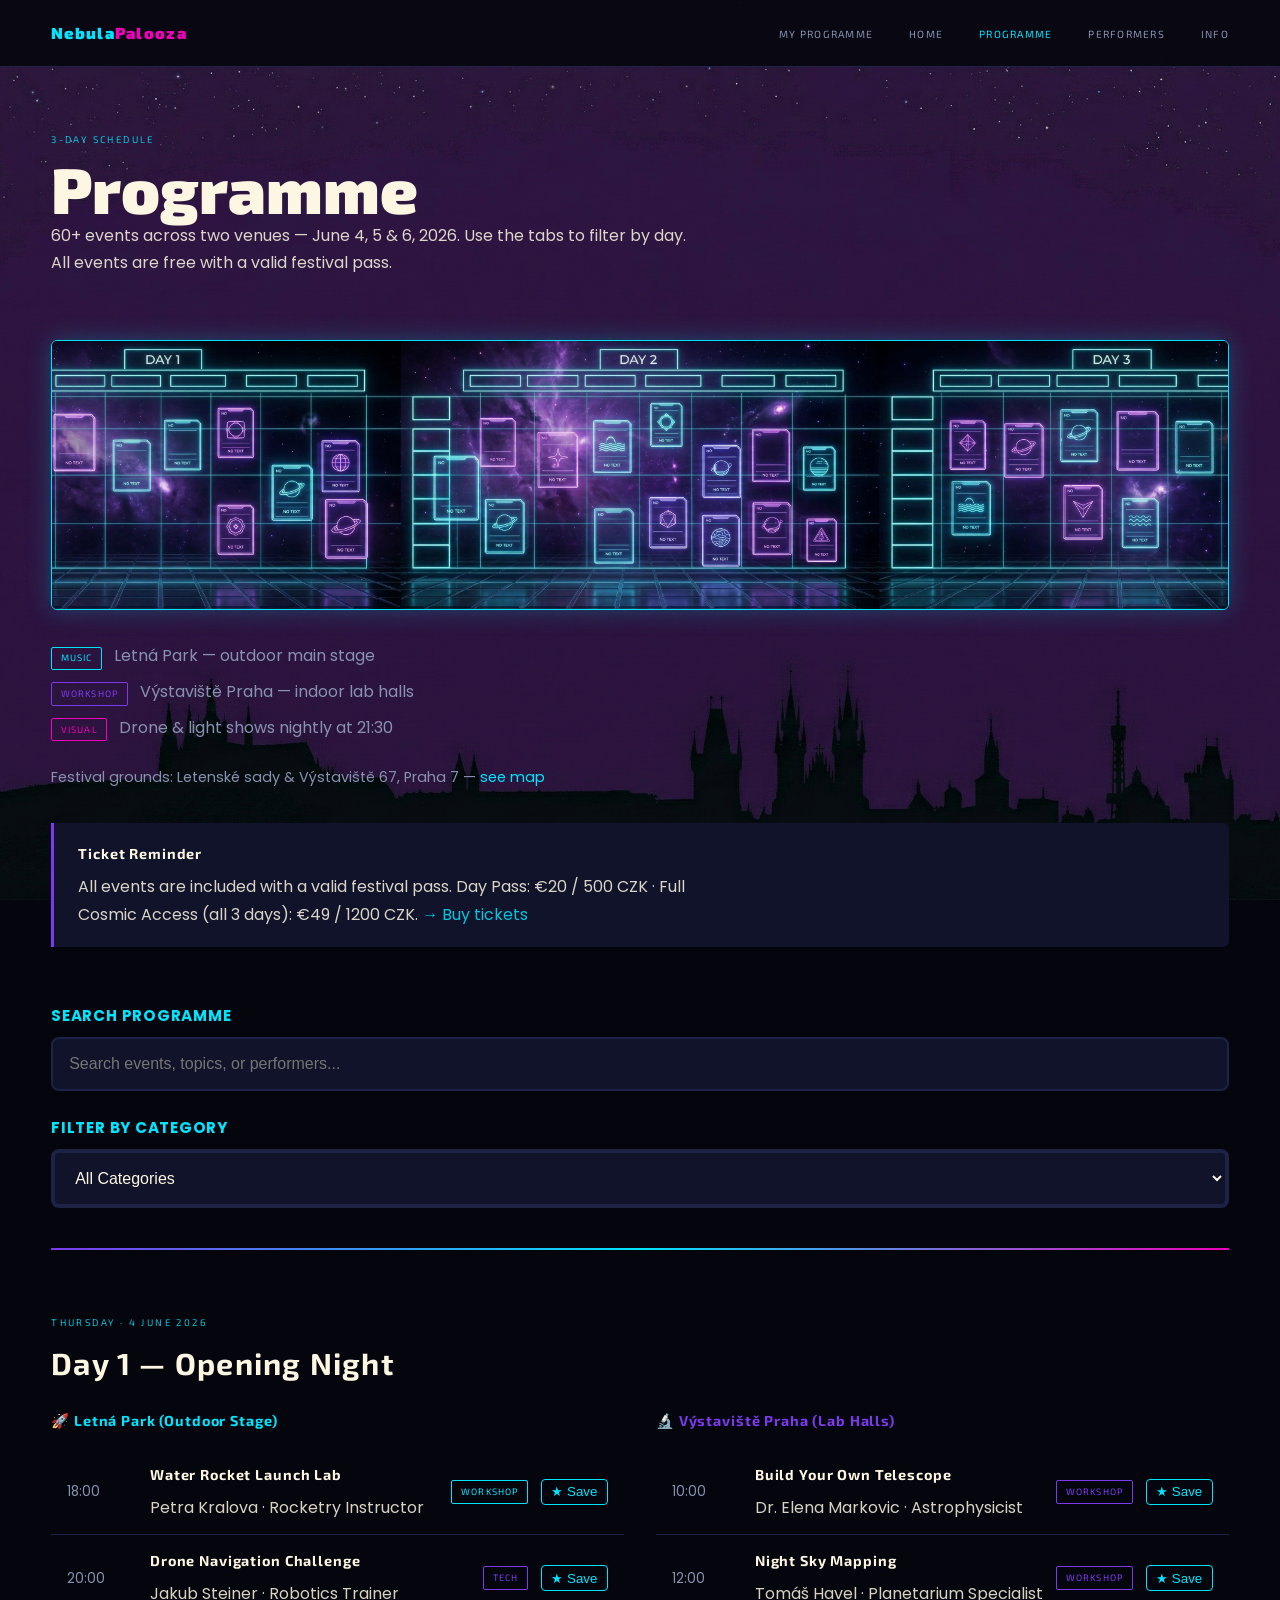
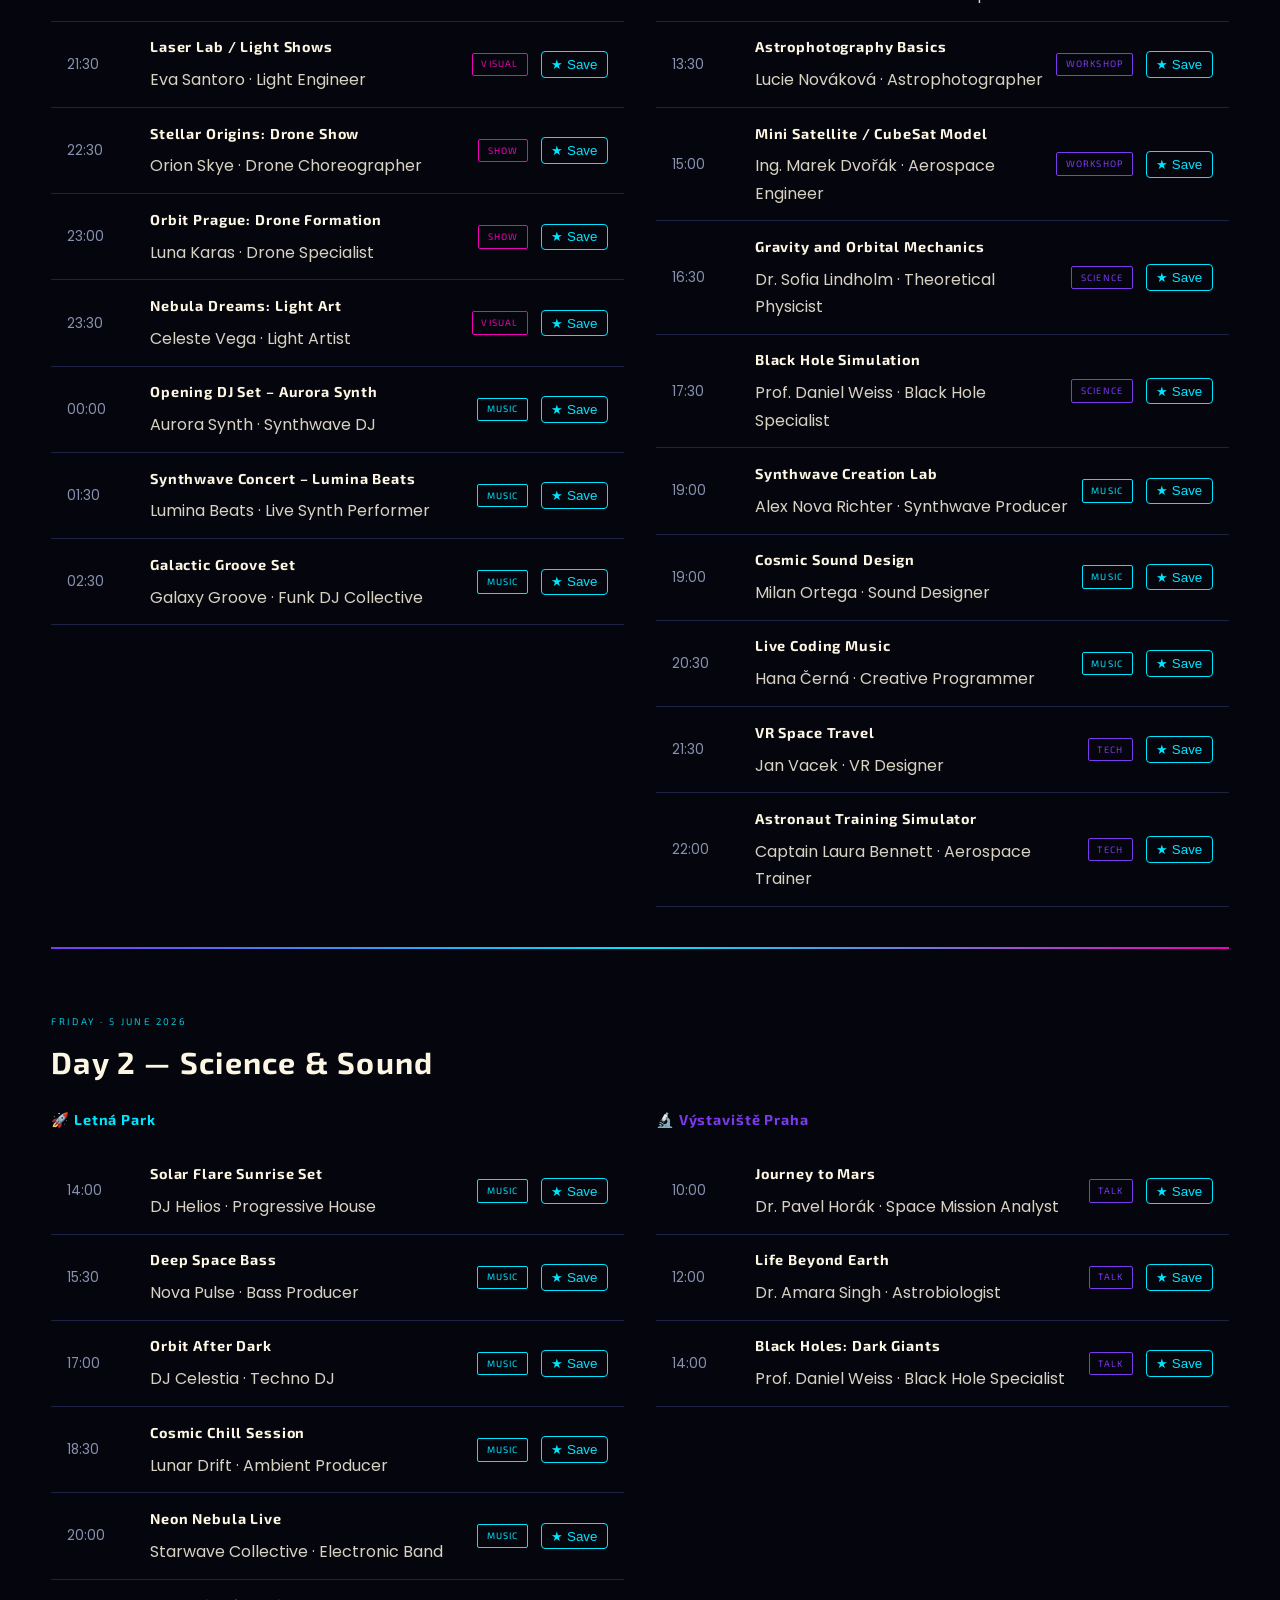
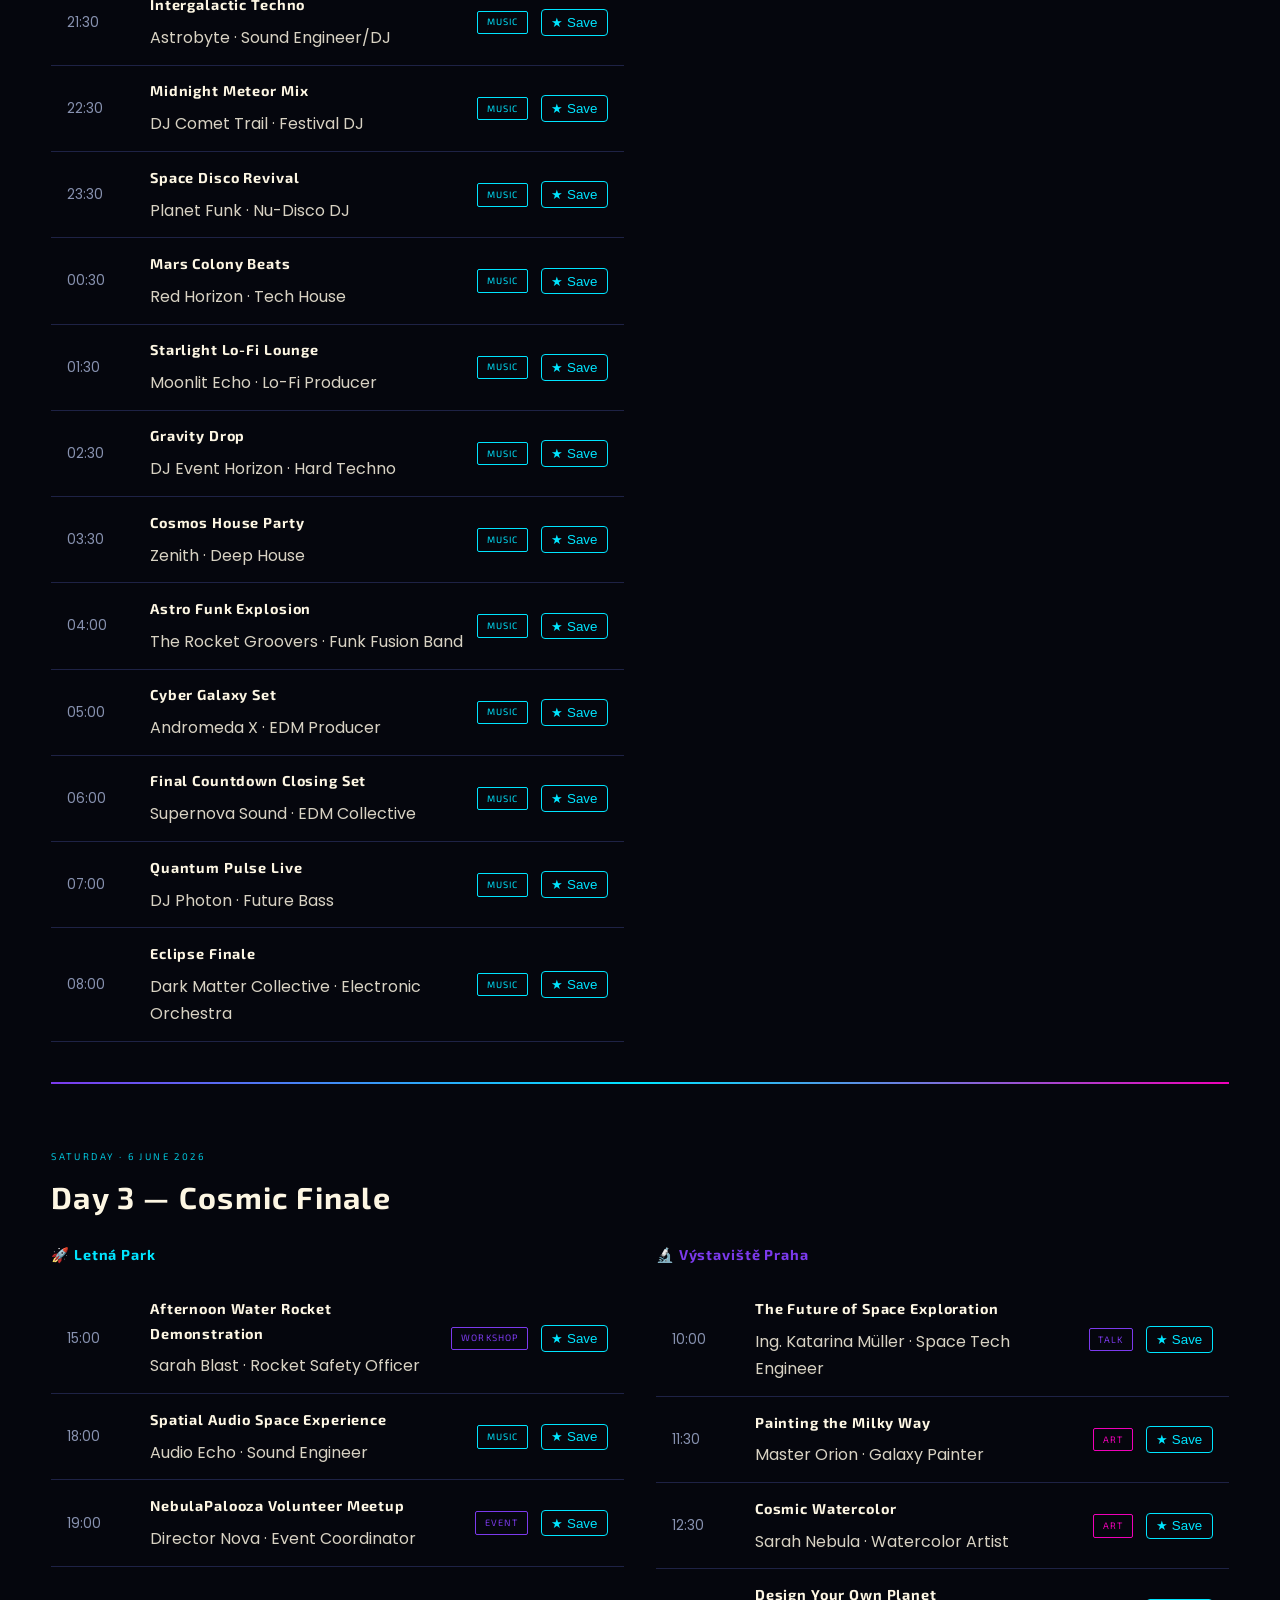
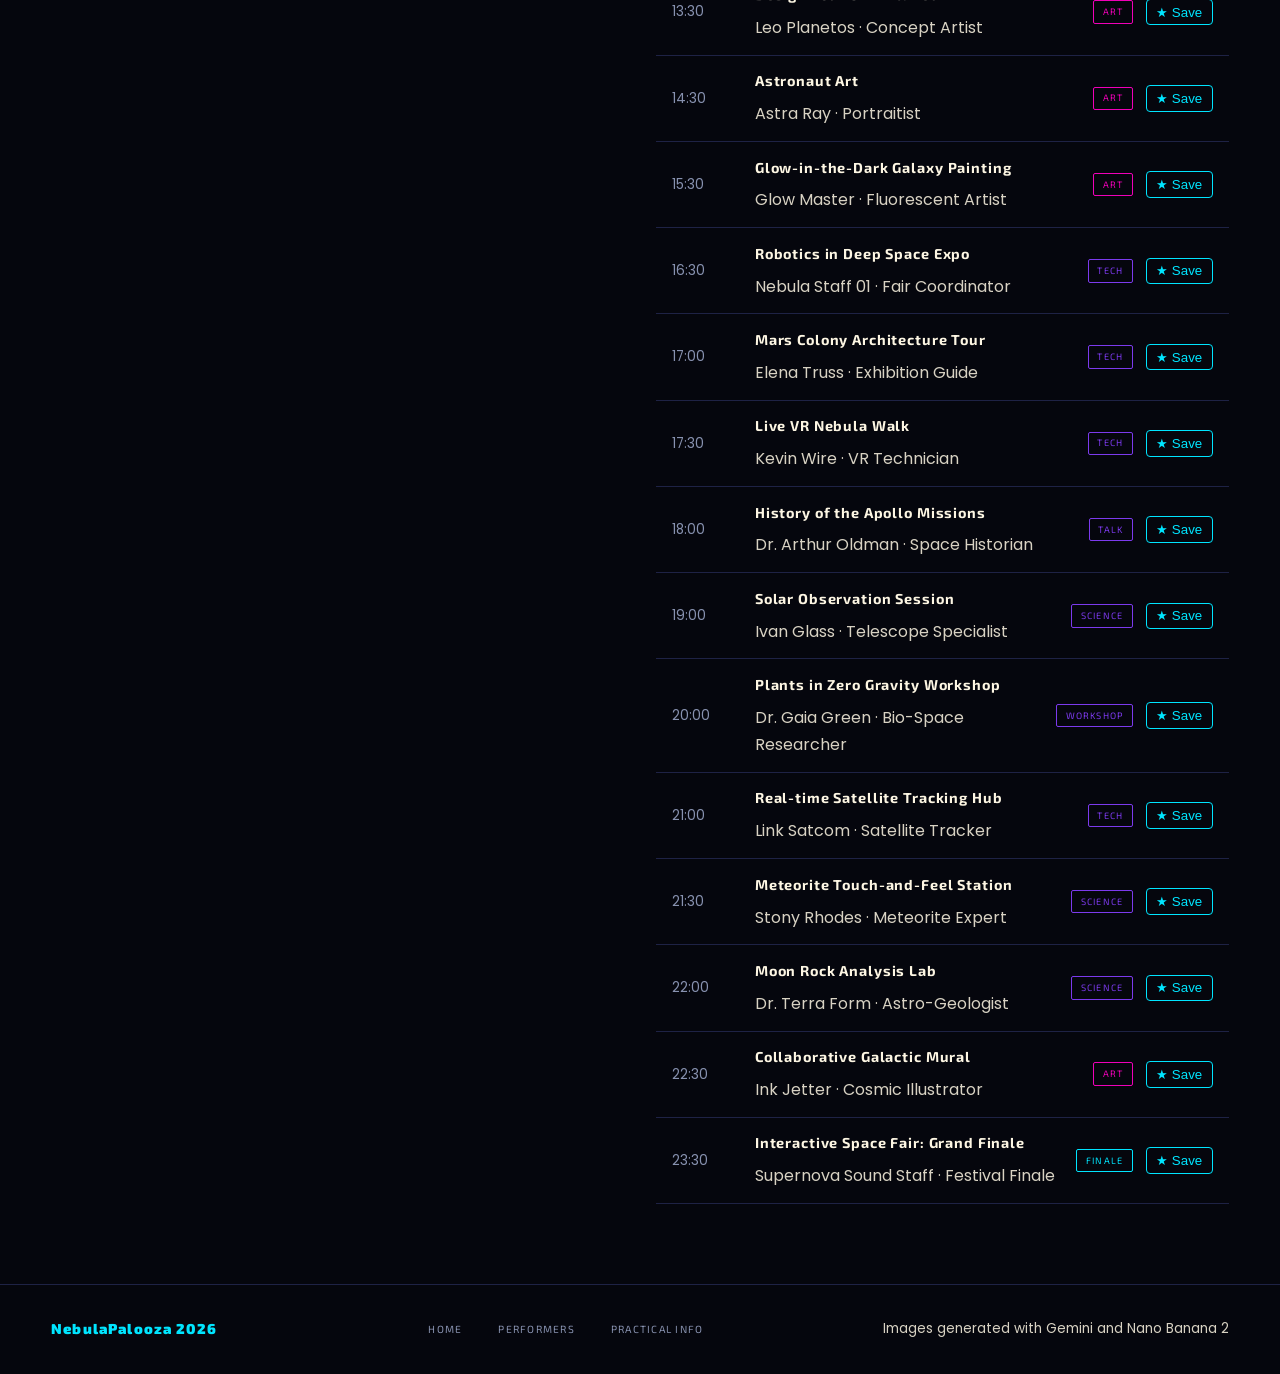
==== commit b3602bf4: "Split programme events into two venue columns" ====
--- a/web/programme.html
+++ b/web/programme.html
@@ -147,6 +147,7 @@
         <p class="label">Thursday · 4 June 2026</p>
         <h2>Day 1 — Opening Night</h2>
 
+        <div class="venue-columns">
         <section id="day1-letn">
           <h3 style="color: var(--cyan); margin-bottom: 1rem">
             🚀 Letná Park (Outdoor Stage)
@@ -234,7 +235,7 @@
           </article>
         </section>
 
-        <section id="day1-vyst" style="margin-top: 2.5rem">
+        <section id="day1-vyst">
           <h3 style="color: var(--violet); margin-bottom: 1rem">
             🔬 Výstaviště Praha (Lab Halls)
           </h3>
@@ -338,6 +339,7 @@
             <button onclick="toggleFavourite(this)" style="background: transparent; border: 1px solid var(--cyan); color: var(--cyan); padding: 0.3rem 0.6rem; border-radius: 4px; cursor: pointer;">★ Save</button>
           </article>
         </section>
+        </div>
       </section>
 
       <hr class="glow-line" />
@@ -347,6 +349,7 @@
         <p class="label">Friday · 5 June 2026</p>
         <h2>Day 2 — Science &amp; Sound</h2>
 
+        <div class="venue-columns">
         <section id="day2-letn">
           <h3 style="color: var(--cyan); margin-bottom: 1rem">🚀 Letná Park</h3>
           <article class="event-row">
@@ -504,7 +507,7 @@
           </article>
         </section>
 
-        <section id="day2-vyst" style="margin-top: 2.5rem">
+        <section id="day2-vyst">
           <h3 style="color: var(--violet); margin-bottom: 1rem">
             🔬 Výstaviště Praha
           </h3>
@@ -536,6 +539,7 @@
             <button onclick="toggleFavourite(this)" style="background: transparent; border: 1px solid var(--cyan); color: var(--cyan); padding: 0.3rem 0.6rem; border-radius: 4px; cursor: pointer;">★ Save</button>
           </article>
         </section>
+        </div>
       </section>
 
       <hr class="glow-line" />
@@ -544,6 +548,38 @@
       <section id="day3">
         <p class="label">Saturday · 6 June 2026</p>
         <h2>Day 3 — Cosmic Finale</h2>
+        <div class="venue-columns">
+        <section id="day3-letn">
+          <h3 style="color: var(--cyan); margin-bottom: 1rem">🚀 Letná Park</h3>
+          <article class="event-row">
+            <time datetime="2026-06-06T15:00">15:00</time>
+            <div>
+              <h3>Afternoon Water Rocket Demonstration</h3>
+              <p>Sarah Blast · Rocket Safety Officer</p>
+            </div>
+            <span class="tag">Workshop</span>
+            <button onclick="toggleFavourite(this)" style="background: transparent; border: 1px solid var(--cyan); color: var(--cyan); padding: 0.3rem 0.6rem; border-radius: 4px; cursor: pointer;">★ Save</button>
+          </article>
+          <article class="event-row">
+            <time datetime="2026-06-06T18:00">18:00</time>
+            <div>
+              <h3>Spatial Audio Space Experience</h3>
+              <p>Audio Echo · Sound Engineer</p>
+            </div>
+            <span class="tag tag-cyan">Music</span>
+            <button onclick="toggleFavourite(this)" style="background: transparent; border: 1px solid var(--cyan); color: var(--cyan); padding: 0.3rem 0.6rem; border-radius: 4px; cursor: pointer;">★ Save</button>
+          </article>
+          <article class="event-row">
+            <time datetime="2026-06-06T19:00">19:00</time>
+            <div>
+              <h3>NebulaPalooza Volunteer Meetup</h3>
+              <p>Director Nova · Event Coordinator</p>
+            </div>
+            <span class="tag">Event</span>
+            <button onclick="toggleFavourite(this)" style="background: transparent; border: 1px solid var(--cyan); color: var(--cyan); padding: 0.3rem 0.6rem; border-radius: 4px; cursor: pointer;">★ Save</button>
+          </article>
+        </section>
+
         <section id="day3-vyst">
           <h3 style="color: var(--violet); margin-bottom: 1rem">
             🔬 Výstaviště Praha
@@ -702,36 +738,7 @@
             <button onclick="toggleFavourite(this)" style="background: transparent; border: 1px solid var(--cyan); color: var(--cyan); padding: 0.3rem 0.6rem; border-radius: 4px; cursor: pointer;">★ Save</button>
           </article>
         </section>
-        <section id="day3-letn" style="margin-top: 2.5rem">
-          <h3 style="color: var(--cyan); margin-bottom: 1rem">🚀 Letná Park</h3>
-          <article class="event-row">
-            <time datetime="2026-06-06T15:00">15:00</time>
-            <div>
-              <h3>Afternoon Water Rocket Demonstration</h3>
-              <p>Sarah Blast · Rocket Safety Officer</p>
-            </div>
-            <span class="tag">Workshop</span>
-            <button onclick="toggleFavourite(this)" style="background: transparent; border: 1px solid var(--cyan); color: var(--cyan); padding: 0.3rem 0.6rem; border-radius: 4px; cursor: pointer;">★ Save</button>
-          </article>
-          <article class="event-row">
-            <time datetime="2026-06-06T18:00">18:00</time>
-            <div>
-              <h3>Spatial Audio Space Experience</h3>
-              <p>Audio Echo · Sound Engineer</p>
-            </div>
-            <span class="tag tag-cyan">Music</span>
-            <button onclick="toggleFavourite(this)" style="background: transparent; border: 1px solid var(--cyan); color: var(--cyan); padding: 0.3rem 0.6rem; border-radius: 4px; cursor: pointer;">★ Save</button>
-          </article>
-          <article class="event-row">
-            <time datetime="2026-06-06T19:00">19:00</time>
-            <div>
-              <h3>NebulaPalooza Volunteer Meetup</h3>
-              <p>Director Nova · Event Coordinator</p>
-            </div>
-            <span class="tag">Event</span>
-            <button onclick="toggleFavourite(this)" style="background: transparent; border: 1px solid var(--cyan); color: var(--cyan); padding: 0.3rem 0.6rem; border-radius: 4px; cursor: pointer;">★ Save</button>
-          </article>
-        </section>
+        </div>
       </section>
     </main>
 
--- a/web/style.css
+++ b/web/style.css
@@ -433,4 +433,38 @@
   .countdown {
     gap: var(--gap);
   }
-}+}
+/* --- Programme: two venue columns (Letná left, Výstaviště right) --- */
+.venue-columns {
+  display: grid;
+  grid-template-columns: 1fr 1fr;
+  gap: 2rem;
+  align-items: start;
+  margin-top: var(--gap);
+}
+
+.venue-columns > section {
+  margin-top: 0;
+  min-width: 0;
+}
+
+.venue-columns .event-row {
+  grid-template-columns: 70px 1fr auto auto;
+  gap: 0.8rem;
+}
+
+.venue-columns .event-row > .tag {
+  margin-bottom: 0;
+}
+
+@media (max-width: 1000px) {
+  .venue-columns {
+    grid-template-columns: 1fr;
+  }
+}
+
+@media (max-width: 680px) {
+  .venue-columns .event-row {
+    grid-template-columns: 1fr;
+  }
+}
